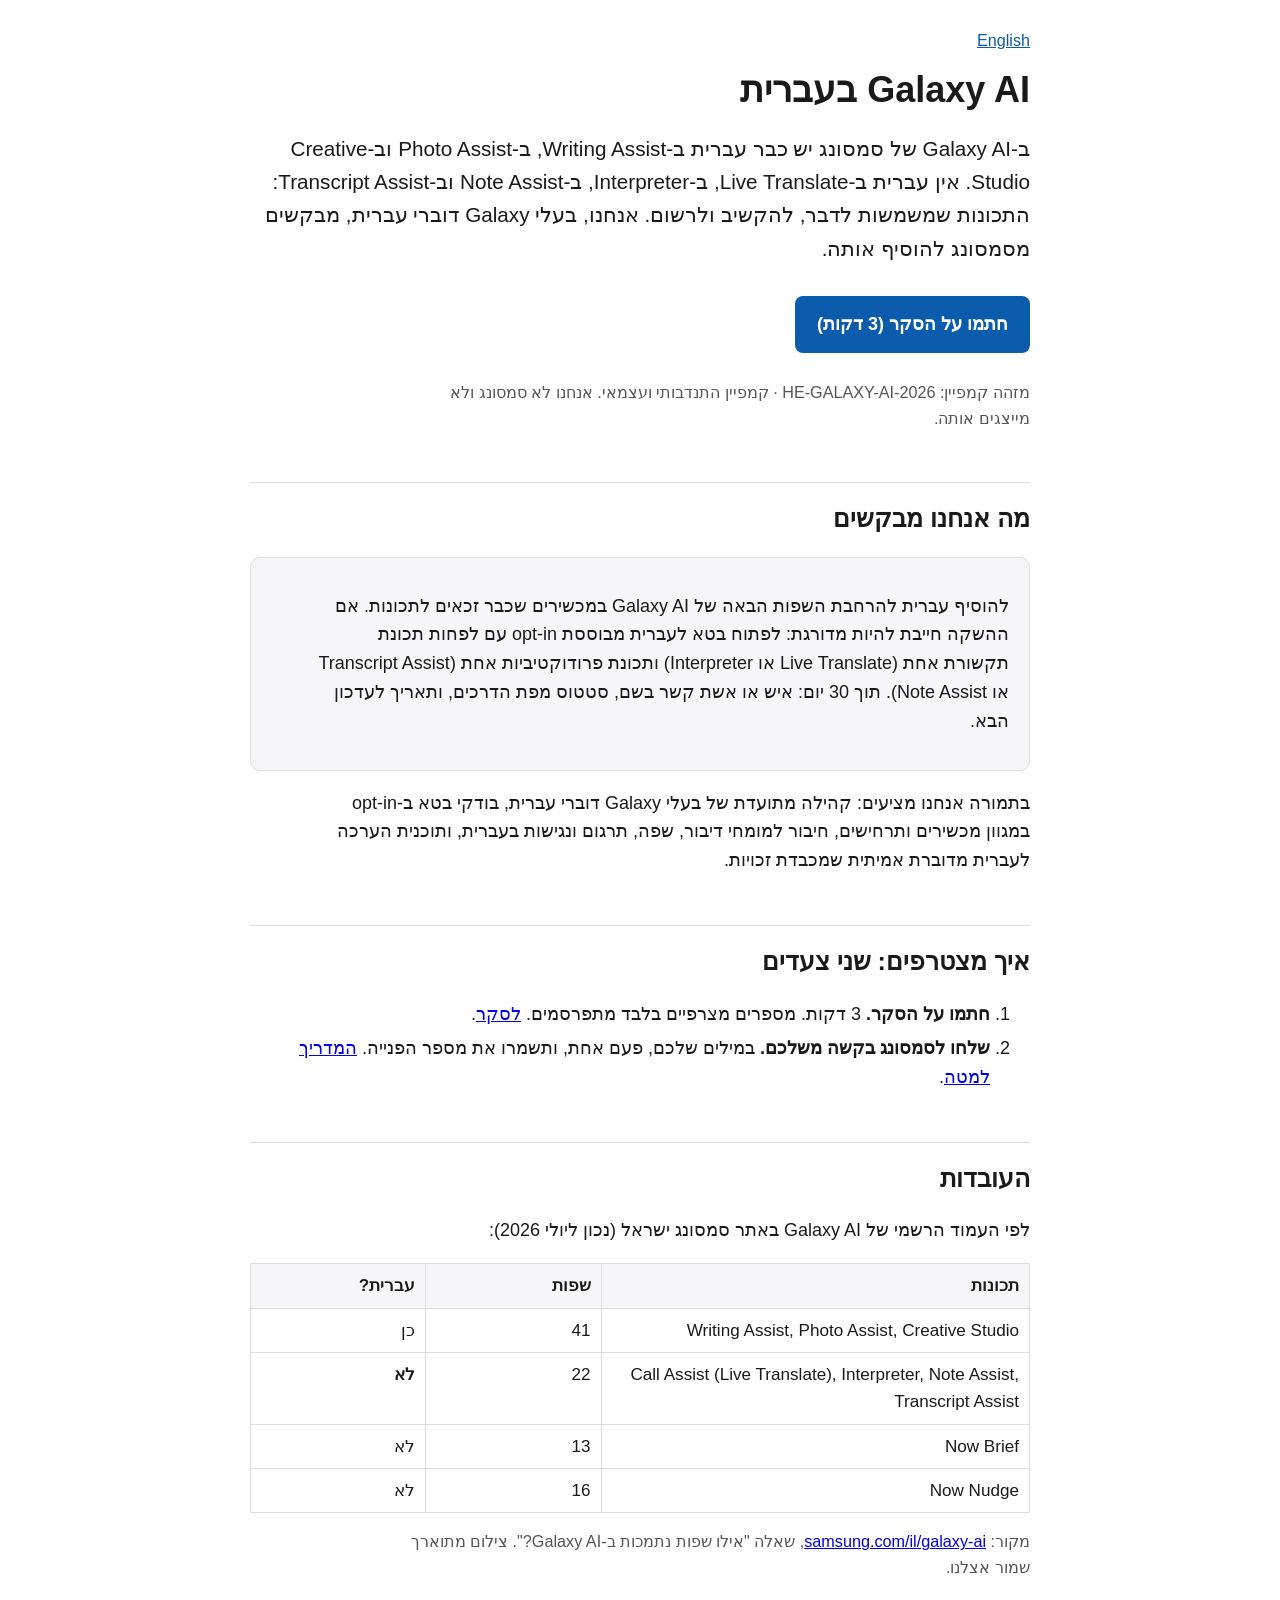
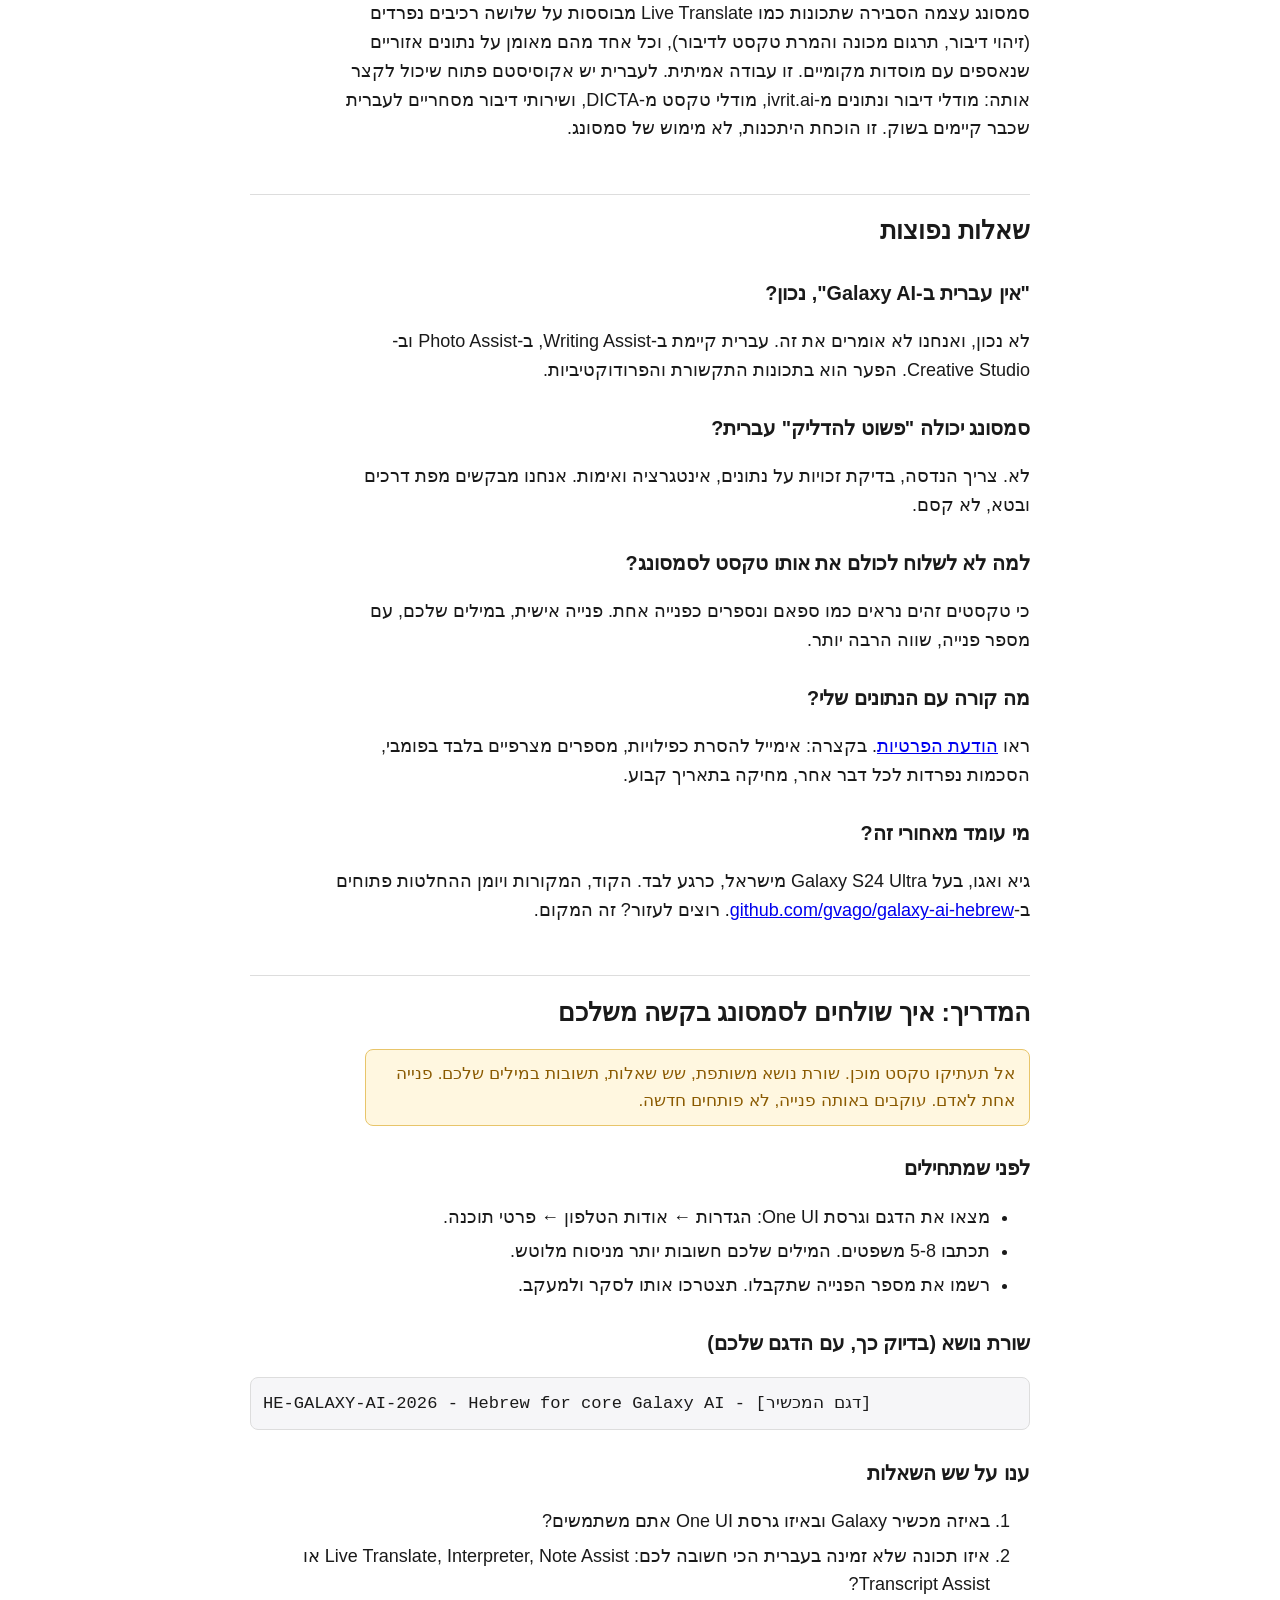
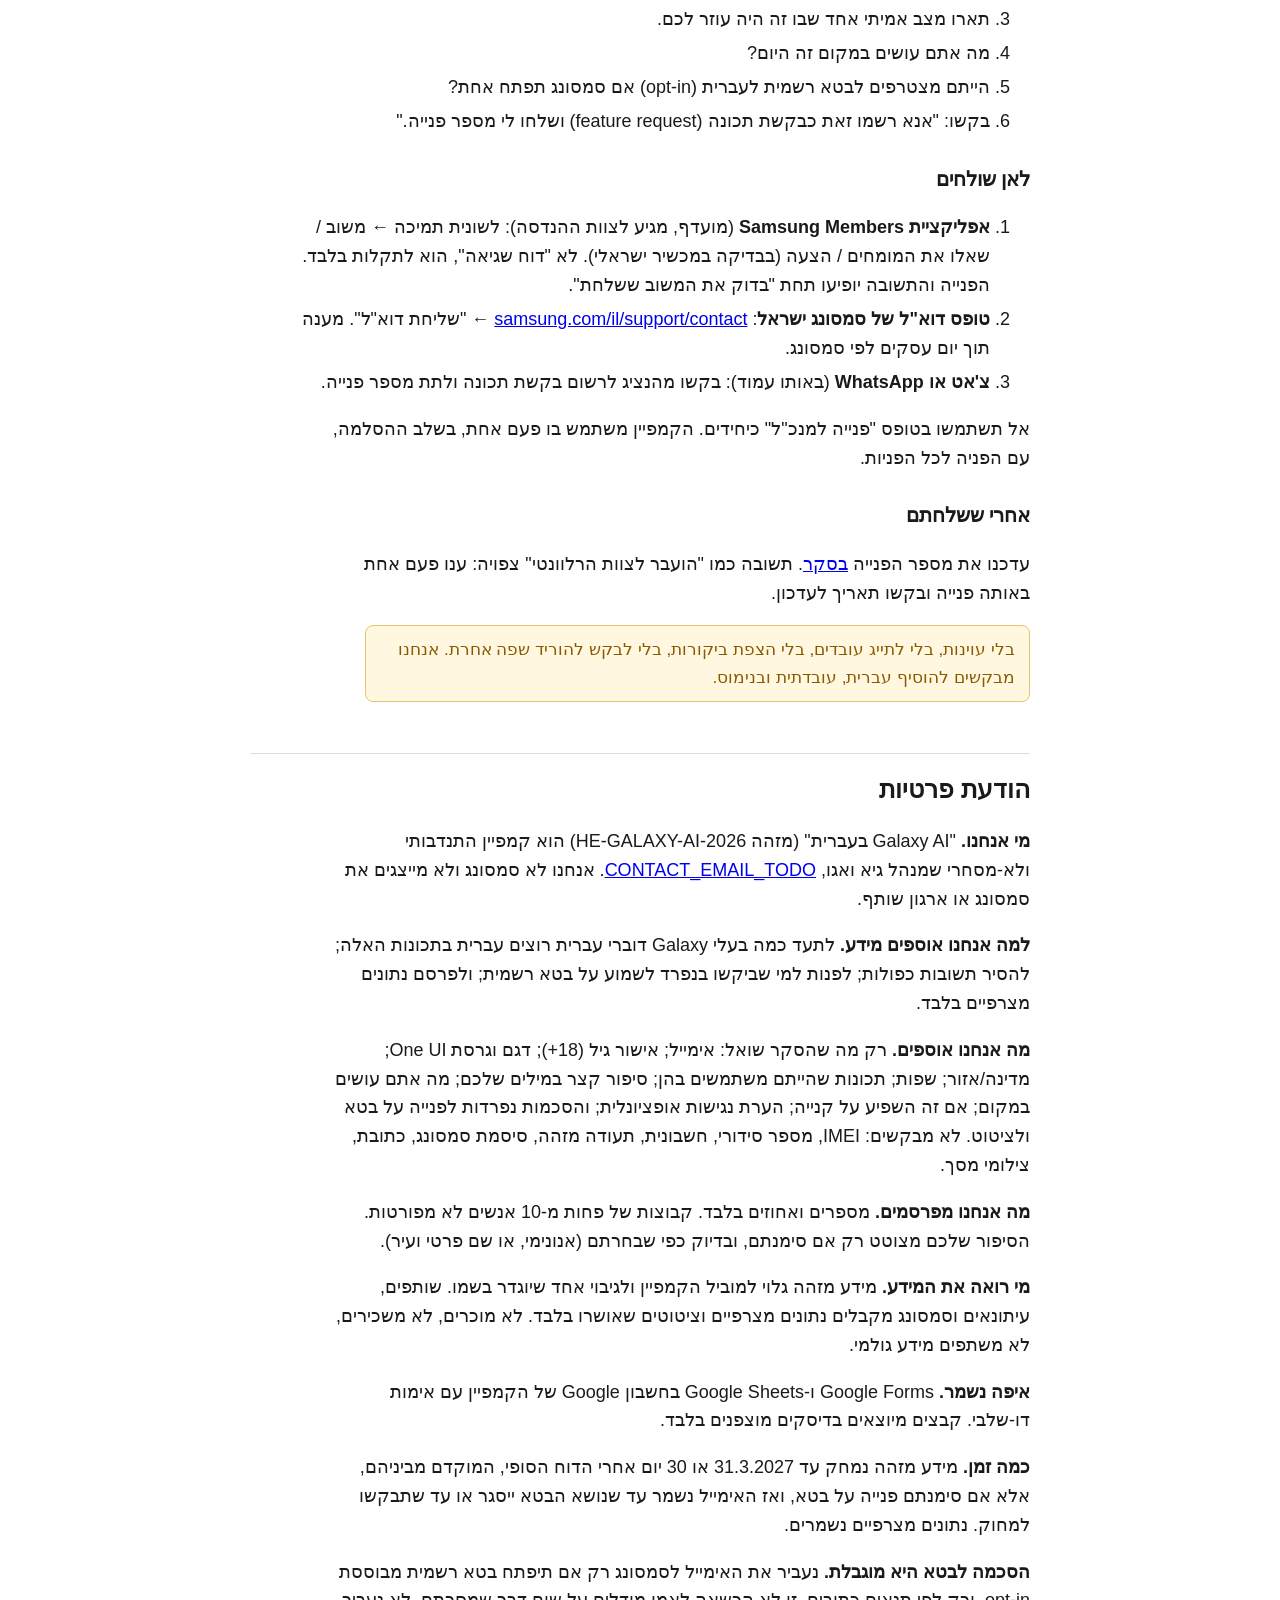
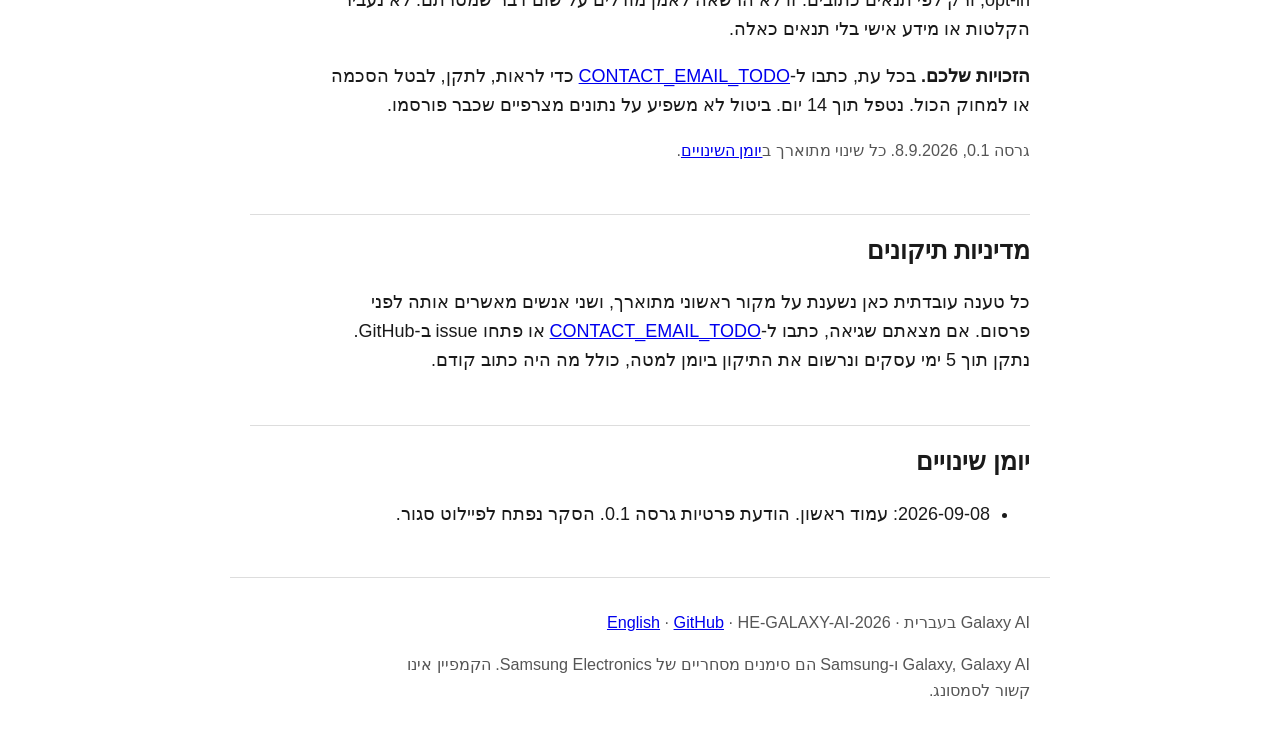
==== docs/index.html @ eac35a3d "Landing page (HE/EN): ask, facts, FAQ, feedback guide, privacy notice, corrections policy Static, no" ====
<!doctype html>
<html lang="he" dir="rtl">
<head>
<meta charset="utf-8">
<meta name="viewport" content="width=device-width,initial-scale=1">
<title>Galaxy AI בעברית: קמפיין להוספת עברית ל-Live Translate, Interpreter, Note Assist ו-Transcript Assist</title>
<meta name="description" content="עברית כבר קיימת בחלק מ-Galaxy AI, אבל לא בתכונות התקשורת והפרודוקטיביות. בעלי Galaxy דוברי עברית מבקשים מסמסונג מפת דרכים ובטא. הצטרפו.">
<link rel="alternate" hreflang="en" href="en.html">
<link rel="stylesheet" href="style.css">
</head>
<body>
<header>
  <div class="lang"><a href="en.html">English</a></div>
  <h1>Galaxy AI בעברית</h1>
  <p class="lead">ב-Galaxy AI של סמסונג יש כבר עברית ב-Writing Assist, ב-Photo Assist וב-Creative Studio. אין עברית ב-Live Translate, ב-Interpreter, ב-Note Assist וב-Transcript Assist: התכונות שמשמשות לדבר, להקשיב ולרשום. אנחנו, בעלי Galaxy דוברי עברית, מבקשים מסמסונג להוסיף אותה.</p>
  <a class="cta" href="https://docs.google.com/forms/d/e/1FAIpQLSexBl4Zqlekk7OboavHR5NT0N_XYD0Qi7pBk_a1gjPKCfKp6g/viewform">חתמו על הסקר (3 דקות)</a>
  <p class="small">מזהה קמפיין: <span class="ltr">HE-GALAXY-AI-2026</span> · קמפיין התנדבותי ועצמאי. אנחנו לא סמסונג ולא מייצגים אותה.</p>
</header>

<main>
<h2 id="ask">מה אנחנו מבקשים</h2>
<div class="card">
<p>להוסיף עברית להרחבת השפות הבאה של Galaxy AI במכשירים שכבר זכאים לתכונות. אם ההשקה חייבת להיות מדורגת: לפתוח בטא לעברית מבוססת opt-in עם לפחות תכונת תקשורת אחת (Live Translate או Interpreter) ותכונת פרודוקטיביות אחת (Transcript Assist או Note Assist). תוך 30 יום: איש או אשת קשר בשם, סטטוס מפת הדרכים, ותאריך לעדכון הבא.</p>
</div>
<p>בתמורה אנחנו מציעים: קהילה מתועדת של בעלי Galaxy דוברי עברית, בודקי בטא ב-opt-in במגוון מכשירים ותרחישים, חיבור למומחי דיבור, שפה, תרגום ונגישות בעברית, ותוכנית הערכה לעברית מדוברת אמיתית שמכבדת זכויות.</p>

<h2 id="how">איך מצטרפים: שני צעדים</h2>
<ol>
  <li><strong>חתמו על הסקר.</strong> 3 דקות. מספרים מצרפיים בלבד מתפרסמים. <a href="https://docs.google.com/forms/d/e/1FAIpQLSexBl4Zqlekk7OboavHR5NT0N_XYD0Qi7pBk_a1gjPKCfKp6g/viewform">לסקר</a>.</li>
  <li><strong>שלחו לסמסונג בקשה משלכם.</strong> במילים שלכם, פעם אחת, ותשמרו את מספר הפנייה. <a href="#guide">המדריך למטה</a>.</li>
</ol>

<h2 id="facts">העובדות</h2>
<p>לפי העמוד הרשמי של Galaxy AI באתר סמסונג ישראל (נכון ליולי 2026):</p>
<table>
<tr><th>תכונות</th><th>שפות</th><th>עברית?</th></tr>
<tr><td>Writing Assist, Photo Assist, Creative Studio</td><td>41</td><td>כן</td></tr>
<tr><td>Call Assist (Live Translate), Interpreter, Note Assist, Transcript Assist</td><td>22</td><td><strong>לא</strong></td></tr>
<tr><td>Now Brief</td><td>13</td><td>לא</td></tr>
<tr><td>Now Nudge</td><td>16</td><td>לא</td></tr>
</table>
<p class="small">מקור: <a class="ltr" href="https://www.samsung.com/il/galaxy-ai/">samsung.com/il/galaxy-ai</a>, שאלה "אילו שפות נתמכות ב-Galaxy AI?". צילום מתוארך שמור אצלנו.</p>
<p>סמסונג עצמה הסבירה שתכונות כמו Live Translate מבוססות על שלושה רכיבים נפרדים (זיהוי דיבור, תרגום מכונה והמרת טקסט לדיבור), וכל אחד מהם מאומן על נתונים אזוריים שנאספים עם מוסדות מקומיים. זו עבודה אמיתית. לעברית יש אקוסיסטם פתוח שיכול לקצר אותה: מודלי דיבור ונתונים מ-ivrit.ai, מודלי טקסט מ-DICTA, ושירותי דיבור מסחריים לעברית שכבר קיימים בשוק. זו הוכחת היתכנות, לא מימוש של סמסונג.</p>

<h2 id="faq">שאלות נפוצות</h2>
<h3>"אין עברית ב-Galaxy AI", נכון?</h3>
<p>לא נכון, ואנחנו לא אומרים את זה. עברית קיימת ב-Writing Assist, ב-Photo Assist וב-Creative Studio. הפער הוא בתכונות התקשורת והפרודוקטיביות.</p>
<h3>סמסונג יכולה "פשוט להדליק" עברית?</h3>
<p>לא. צריך הנדסה, בדיקת זכויות על נתונים, אינטגרציה ואימות. אנחנו מבקשים מפת דרכים ובטא, לא קסם.</p>
<h3>למה לא לשלוח לכולם את אותו טקסט לסמסונג?</h3>
<p>כי טקסטים זהים נראים כמו ספאם ונספרים כפנייה אחת. פנייה אישית, במילים שלכם, עם מספר פנייה, שווה הרבה יותר.</p>
<h3>מה קורה עם הנתונים שלי?</h3>
<p>ראו <a href="#privacy">הודעת הפרטיות</a>. בקצרה: אימייל להסרת כפילויות, מספרים מצרפיים בלבד בפומבי, הסכמות נפרדות לכל דבר אחר, מחיקה בתאריך קבוע.</p>
<h3>מי עומד מאחורי זה?</h3>
<p>גיא ואגו, בעל Galaxy S24 Ultra מישראל, כרגע לבד. הקוד, המקורות ויומן ההחלטות פתוחים ב-<a class="ltr" href="https://github.com/gvago/galaxy-ai-hebrew">github.com/gvago/galaxy-ai-hebrew</a>. רוצים לעזור? זה המקום.</p>

<h2 id="guide">המדריך: איך שולחים לסמסונג בקשה משלכם</h2>
<p class="note">אל תעתיקו טקסט מוכן. שורת נושא משותפת, שש שאלות, תשובות במילים שלכם. פנייה אחת לאדם. עוקבים באותה פנייה, לא פותחים חדשה.</p>
<h3>לפני שמתחילים</h3>
<ul>
  <li>מצאו את הדגם וגרסת One UI: הגדרות ← אודות הטלפון ← פרטי תוכנה.</li>
  <li>תכתבו 5-8 משפטים. המילים שלכם חשובות יותר מניסוח מלוטש.</li>
  <li>רשמו את מספר הפנייה שתקבלו. תצטרכו אותו לסקר ולמעקב.</li>
</ul>
<h3>שורת נושא (בדיוק כך, עם הדגם שלכם)</h3>
<pre>HE-GALAXY-AI-2026 - Hebrew for core Galaxy AI - [דגם המכשיר]</pre>
<h3>ענו על שש השאלות</h3>
<ol>
  <li>באיזה מכשיר Galaxy ובאיזו גרסת One UI אתם משתמשים?</li>
  <li>איזו תכונה שלא זמינה בעברית הכי חשובה לכם: Live Translate, Interpreter, Note Assist או Transcript Assist?</li>
  <li>תארו מצב אמיתי אחד שבו זה היה עוזר לכם.</li>
  <li>מה אתם עושים במקום זה היום?</li>
  <li>הייתם מצטרפים לבטא רשמית לעברית (opt-in) אם סמסונג תפתח אחת?</li>
  <li>בקשו: "אנא רשמו זאת כבקשת תכונה (feature request) ושלחו לי מספר פנייה."</li>
</ol>
<h3>לאן שולחים</h3>
<ol>
  <li><strong>אפליקציית Samsung Members</strong> (מועדף, מגיע לצוות ההנדסה): לשונית תמיכה ← <span id="members-menu">משוב / שאלו את המומחים / הצעה (בבדיקה במכשיר ישראלי)</span>. לא "דוח שגיאה", הוא לתקלות בלבד. הפנייה והתשובה יופיעו תחת "בדוק את המשוב ששלחת".</li>
  <li><strong>טופס דוא"ל של סמסונג ישראל</strong>: <a class="ltr" href="https://www.samsung.com/il/support/contact/">samsung.com/il/support/contact</a> ← "שליחת דוא"ל". מענה תוך יום עסקים לפי סמסונג.</li>
  <li><strong>צ'אט או WhatsApp</strong> (באותו עמוד): בקשו מהנציג לרשום בקשת תכונה ולתת מספר פנייה.</li>
</ol>
<p>אל תשתמשו בטופס "פנייה למנכ"ל" כיחידים. הקמפיין משתמש בו פעם אחת, בשלב ההסלמה, עם הפניה לכל הפניות.</p>
<h3>אחרי ששלחתם</h3>
<p>עדכנו את מספר הפנייה <a href="https://docs.google.com/forms/d/e/1FAIpQLSexBl4Zqlekk7OboavHR5NT0N_XYD0Qi7pBk_a1gjPKCfKp6g/viewform">בסקר</a>. תשובה כמו "הועבר לצוות הרלוונטי" צפויה: ענו פעם אחת באותה פנייה ובקשו תאריך לעדכון.</p>
<p class="note">בלי עוינות, בלי לתייג עובדים, בלי הצפת ביקורות, בלי לבקש להוריד שפה אחרת. אנחנו מבקשים להוסיף עברית, עובדתית ובנימוס.</p>

<h2 id="privacy">הודעת פרטיות</h2>
<p><strong>מי אנחנו.</strong> "Galaxy AI בעברית" (מזהה <span class="ltr">HE-GALAXY-AI-2026</span>) הוא קמפיין התנדבותי ולא-מסחרי שמנהל גיא ואגו, <a class="ltr" href="mailto:CONTACT_EMAIL_TODO">CONTACT_EMAIL_TODO</a>. אנחנו לא סמסונג ולא מייצגים את סמסונג או ארגון שותף.</p>
<p><strong>למה אנחנו אוספים מידע.</strong> לתעד כמה בעלי Galaxy דוברי עברית רוצים עברית בתכונות האלה; להסיר תשובות כפולות; לפנות למי שביקשו בנפרד לשמוע על בטא רשמית; ולפרסם נתונים מצרפיים בלבד.</p>
<p><strong>מה אנחנו אוספים.</strong> רק מה שהסקר שואל: אימייל; אישור גיל (18+); דגם וגרסת One UI; מדינה/אזור; שפות; תכונות שהייתם משתמשים בהן; סיפור קצר במילים שלכם; מה אתם עושים במקום; אם זה השפיע על קנייה; הערת נגישות אופציונלית; והסכמות נפרדות לפנייה על בטא ולציטוט. לא מבקשים: IMEI, מספר סידורי, חשבונית, תעודה מזהה, סיסמת סמסונג, כתובת, צילומי מסך.</p>
<p><strong>מה אנחנו מפרסמים.</strong> מספרים ואחוזים בלבד. קבוצות של פחות מ-10 אנשים לא מפורטות. הסיפור שלכם מצוטט רק אם סימנתם, ובדיוק כפי שבחרתם (אנונימי, או שם פרטי ועיר).</p>
<p><strong>מי רואה את המידע.</strong> מידע מזהה גלוי למוביל הקמפיין ולגיבוי אחד שיוגדר בשמו. שותפים, עיתונאים וסמסונג מקבלים נתונים מצרפיים וציטוטים שאושרו בלבד. לא מוכרים, לא משכירים, לא משתפים מידע גולמי.</p>
<p><strong>איפה נשמר.</strong> Google Forms ו-Google Sheets בחשבון Google של הקמפיין עם אימות דו-שלבי. קבצים מיוצאים בדיסקים מוצפנים בלבד.</p>
<p><strong>כמה זמן.</strong> מידע מזהה נמחק עד 31.3.2027 או 30 יום אחרי הדוח הסופי, המוקדם מביניהם, אלא אם סימנתם פנייה על בטא, ואז האימייל נשמר עד שנושא הבטא ייסגר או עד שתבקשו למחוק. נתונים מצרפיים נשמרים.</p>
<p><strong>הסכמה לבטא היא מוגבלת.</strong> נעביר את האימייל לסמסונג רק אם תיפתח בטא רשמית מבוססת opt-in, ורק לפי תנאים כתובים. זו לא הרשאה לאמן מודלים על שום דבר שמסרתם. לא נעביר הקלטות או מידע אישי בלי תנאים כאלה.</p>
<p><strong>הזכויות שלכם.</strong> בכל עת, כתבו ל-<a class="ltr" href="mailto:CONTACT_EMAIL_TODO">CONTACT_EMAIL_TODO</a> כדי לראות, לתקן, לבטל הסכמה או למחוק הכול. נטפל תוך 14 יום. ביטול לא משפיע על נתונים מצרפיים שכבר פורסמו.</p>
<p class="small">גרסה 0.1, 8.9.2026. כל שינוי מתוארך ב<a href="#changelog">יומן השינויים</a>.</p>

<h2 id="corrections">מדיניות תיקונים</h2>
<p>כל טענה עובדתית כאן נשענת על מקור ראשוני מתוארך, ושני אנשים מאשרים אותה לפני פרסום. אם מצאתם שגיאה, כתבו ל-<a class="ltr" href="mailto:CONTACT_EMAIL_TODO">CONTACT_EMAIL_TODO</a> או פתחו issue ב-GitHub. נתקן תוך 5 ימי עסקים ונרשום את התיקון ביומן למטה, כולל מה היה כתוב קודם.</p>

<h2 id="changelog">יומן שינויים</h2>
<ul>
  <li><span class="ltr">2026-09-08</span>: עמוד ראשון. הודעת פרטיות גרסה 0.1. הסקר נפתח לפיילוט סגור.</li>
</ul>
</main>

<footer>
  <p>Galaxy AI בעברית · <span class="ltr">HE-GALAXY-AI-2026</span> · <a class="ltr" href="https://github.com/gvago/galaxy-ai-hebrew">GitHub</a> · <a href="en.html">English</a></p>
  <p>Galaxy, Galaxy AI ו-Samsung הם סימנים מסחריים של Samsung Electronics. הקמפיין אינו קשור לסמסונג.</p>
</footer>
</body>
</html>
---- docs/style.css ----
:root{--ink:#1a1a1a;--muted:#555;--bg:#fff;--card:#f6f6f8;--line:#ddd;--accent:#0b5cad;--warn:#8a5a00;--warnbg:#fff7e0}
*{box-sizing:border-box}
html{font-size:18px}
body{margin:0;font-family:Heebo,Assistant,-apple-system,Segoe UI,Arial,sans-serif;color:var(--ink);background:var(--bg);line-height:1.6}
header,main,footer{max-width:820px;margin:0 auto;padding:0 20px}
header{padding-top:28px}
.lang{font-size:.9rem}
.lang a{color:var(--accent)}
h1{font-size:2rem;line-height:1.2;margin:.4em 0 .2em;overflow-wrap:anywhere}
h2{font-size:1.4rem;margin:2em 0 .4em;padding-top:.6em;border-top:1px solid var(--line)}
h3{font-size:1.1rem;margin:1.4em 0 .3em}
p,li{max-width:70ch}
.lead{font-size:1.15rem}
.cta{display:inline-block;background:var(--accent);color:#fff;text-decoration:none;font-weight:700;padding:14px 22px;border-radius:8px;margin:.6em 0}
.cta:focus,.cta:hover{outline:3px solid #7fb3ff;outline-offset:2px}
.card{background:var(--card);border:1px solid var(--line);border-radius:10px;padding:16px 20px;margin:1em 0}
.note{background:var(--warnbg);border:1px solid #e8c56a;color:var(--warn);border-radius:8px;padding:10px 14px;font-size:.95rem}
.ltr{direction:ltr;unicode-bidi:isolate;display:inline-block;text-align:left}
pre{direction:ltr;text-align:left;background:var(--card);border:1px solid var(--line);border-radius:8px;padding:12px;overflow-x:auto;font-size:.95rem}
table{border-collapse:collapse;width:100%;font-size:.95rem;table-layout:fixed}
td:first-child,th:first-child{width:55%}
td,th{overflow-wrap:anywhere}
th,td{border:1px solid var(--line);padding:8px 10px;vertical-align:top;text-align:start}
th{background:var(--card)}
small,.small{font-size:.9rem;color:var(--muted)}
footer{margin:3em auto 2em;padding-top:1em;border-top:1px solid var(--line);font-size:.9rem;color:var(--muted)}
ol li,ul li{margin:.3em 0}
@media (max-width:640px){html{font-size:17px}h1{font-size:1.6rem}h2{font-size:1.25rem}.cta{display:block;text-align:center}table{font-size:.85rem}th,td{padding:6px}}
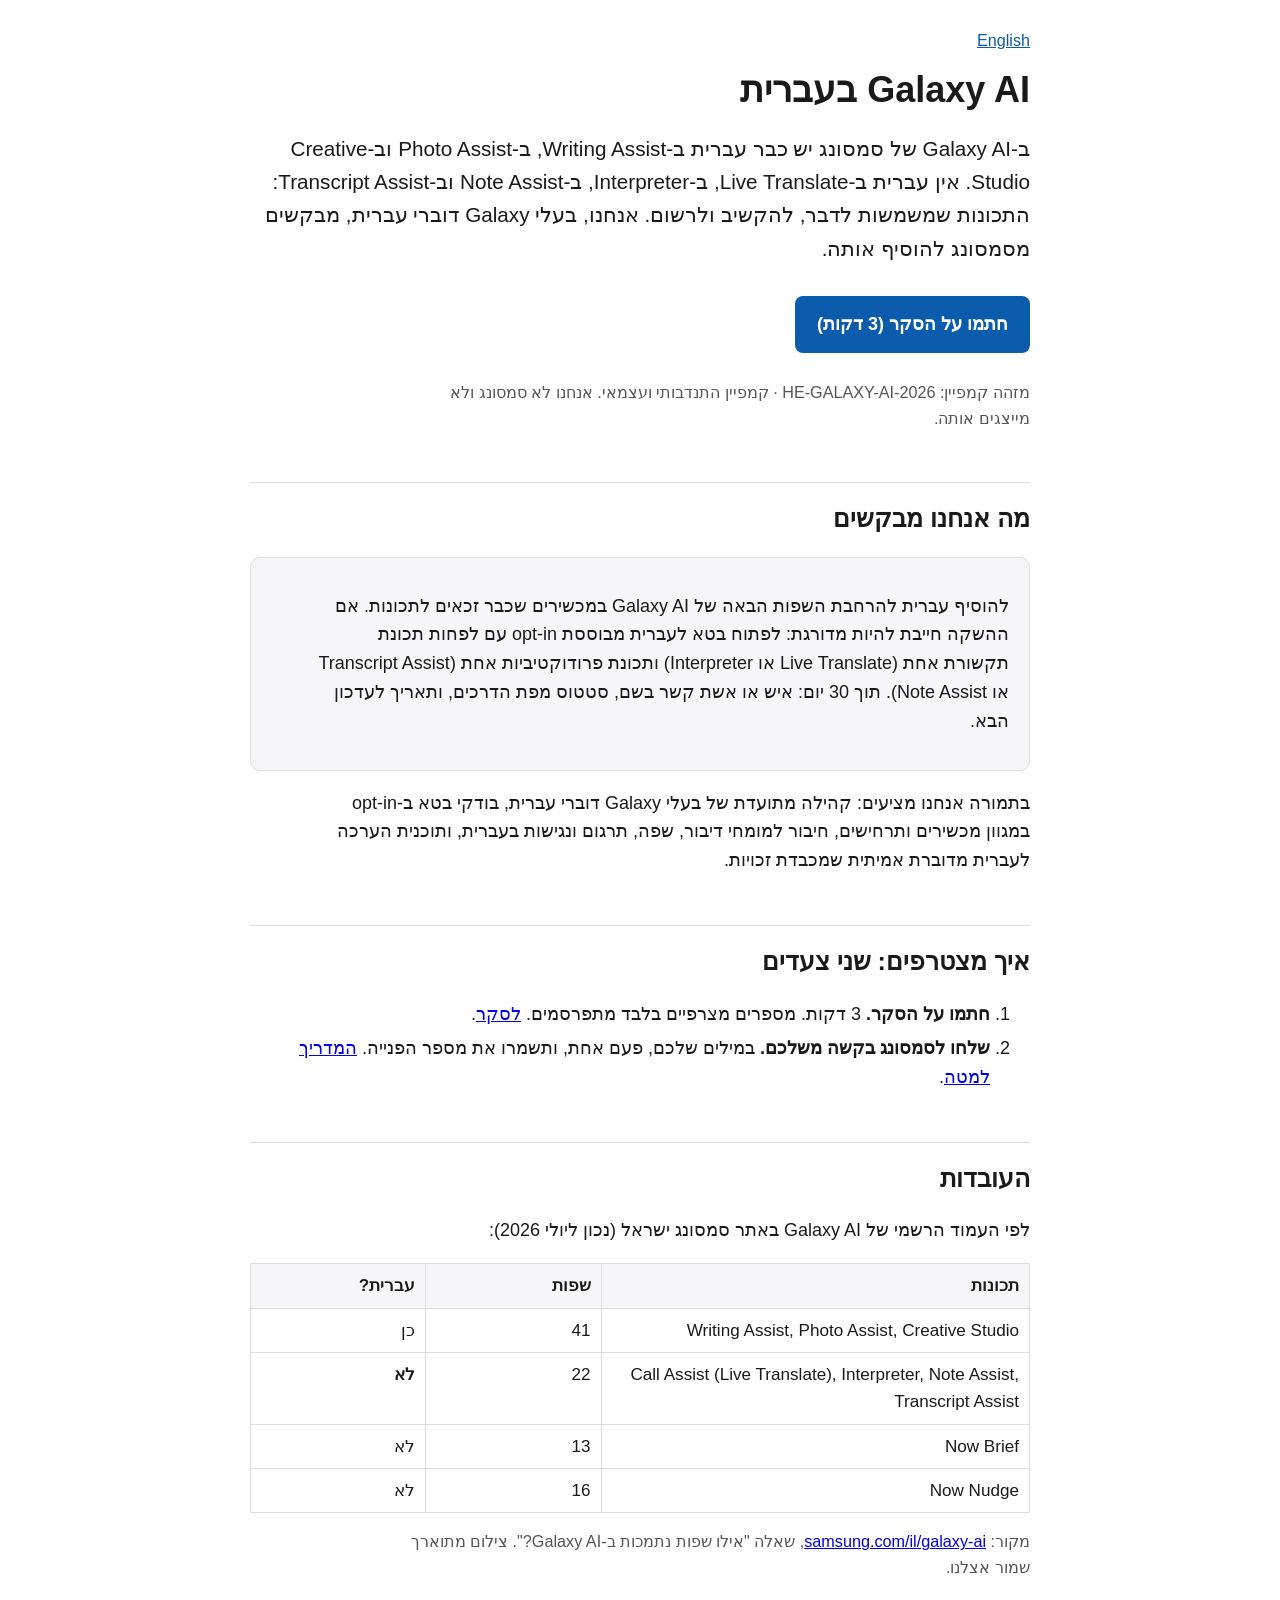
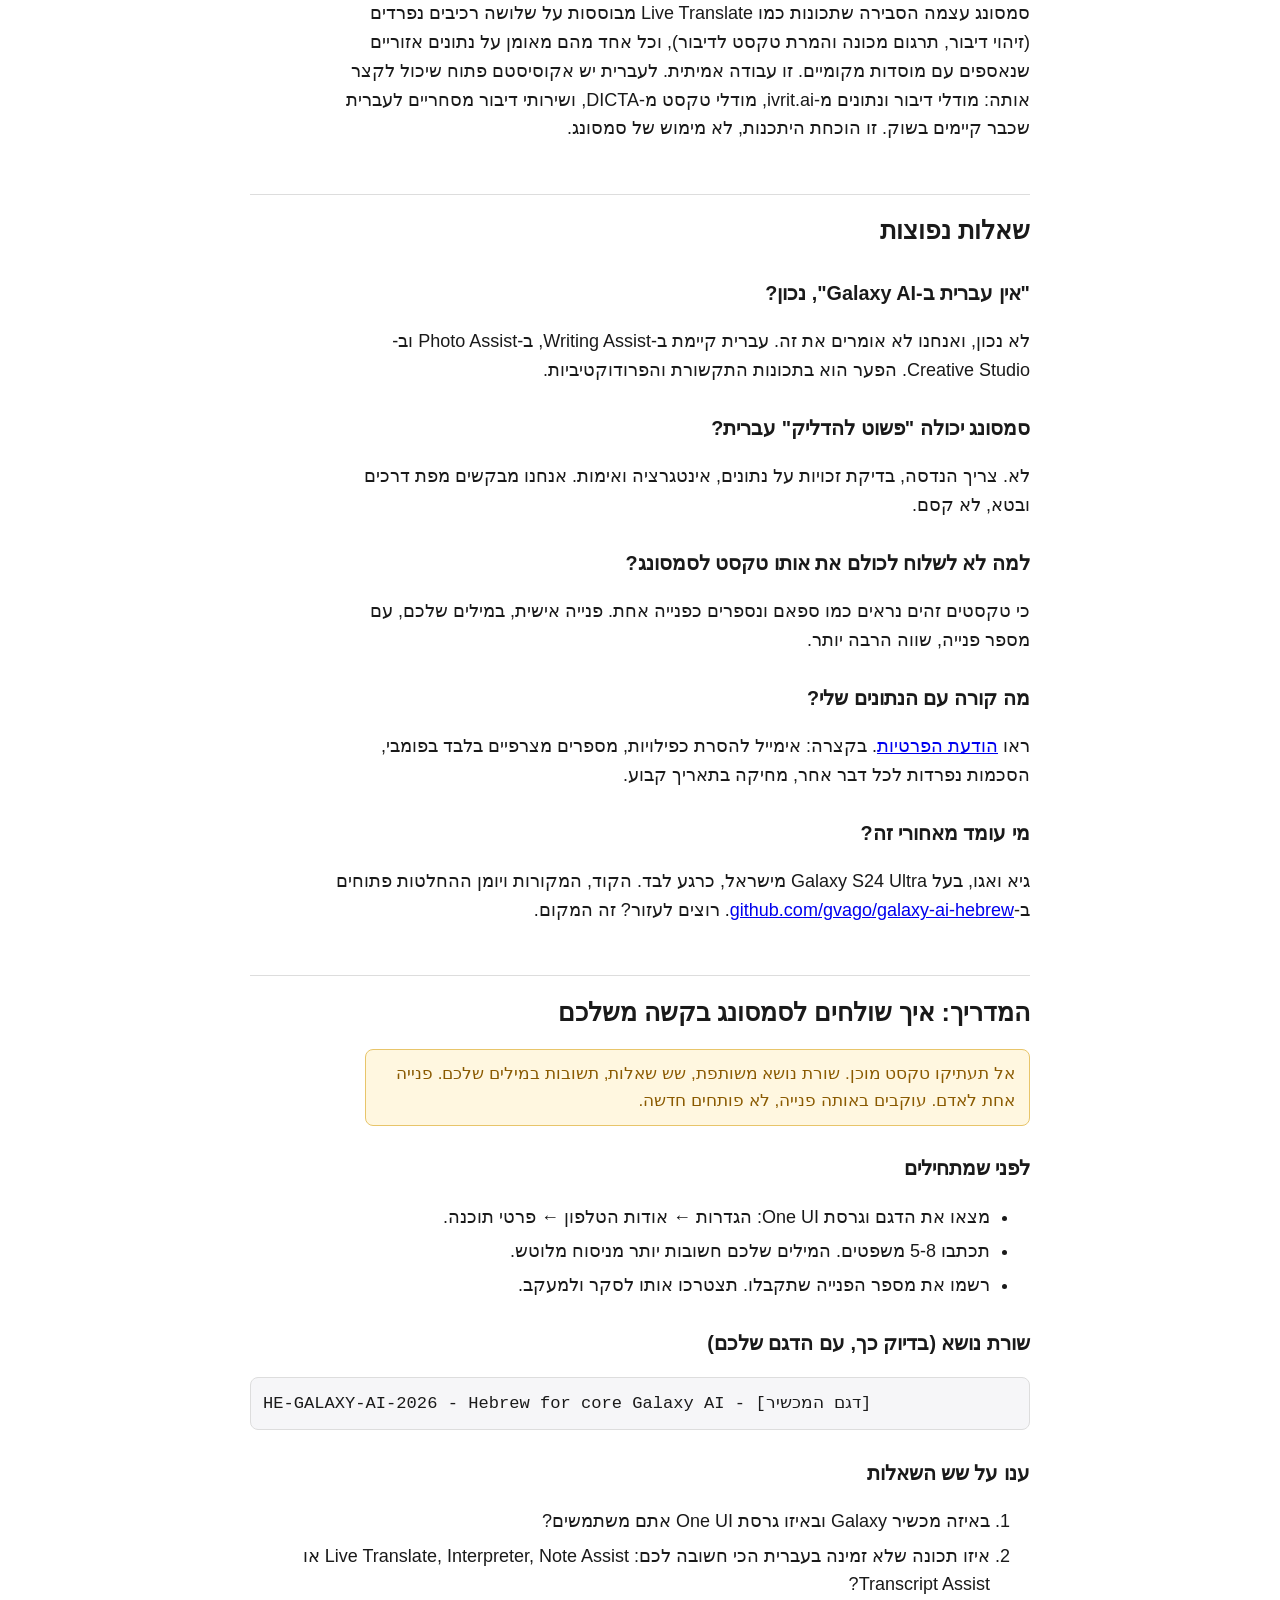
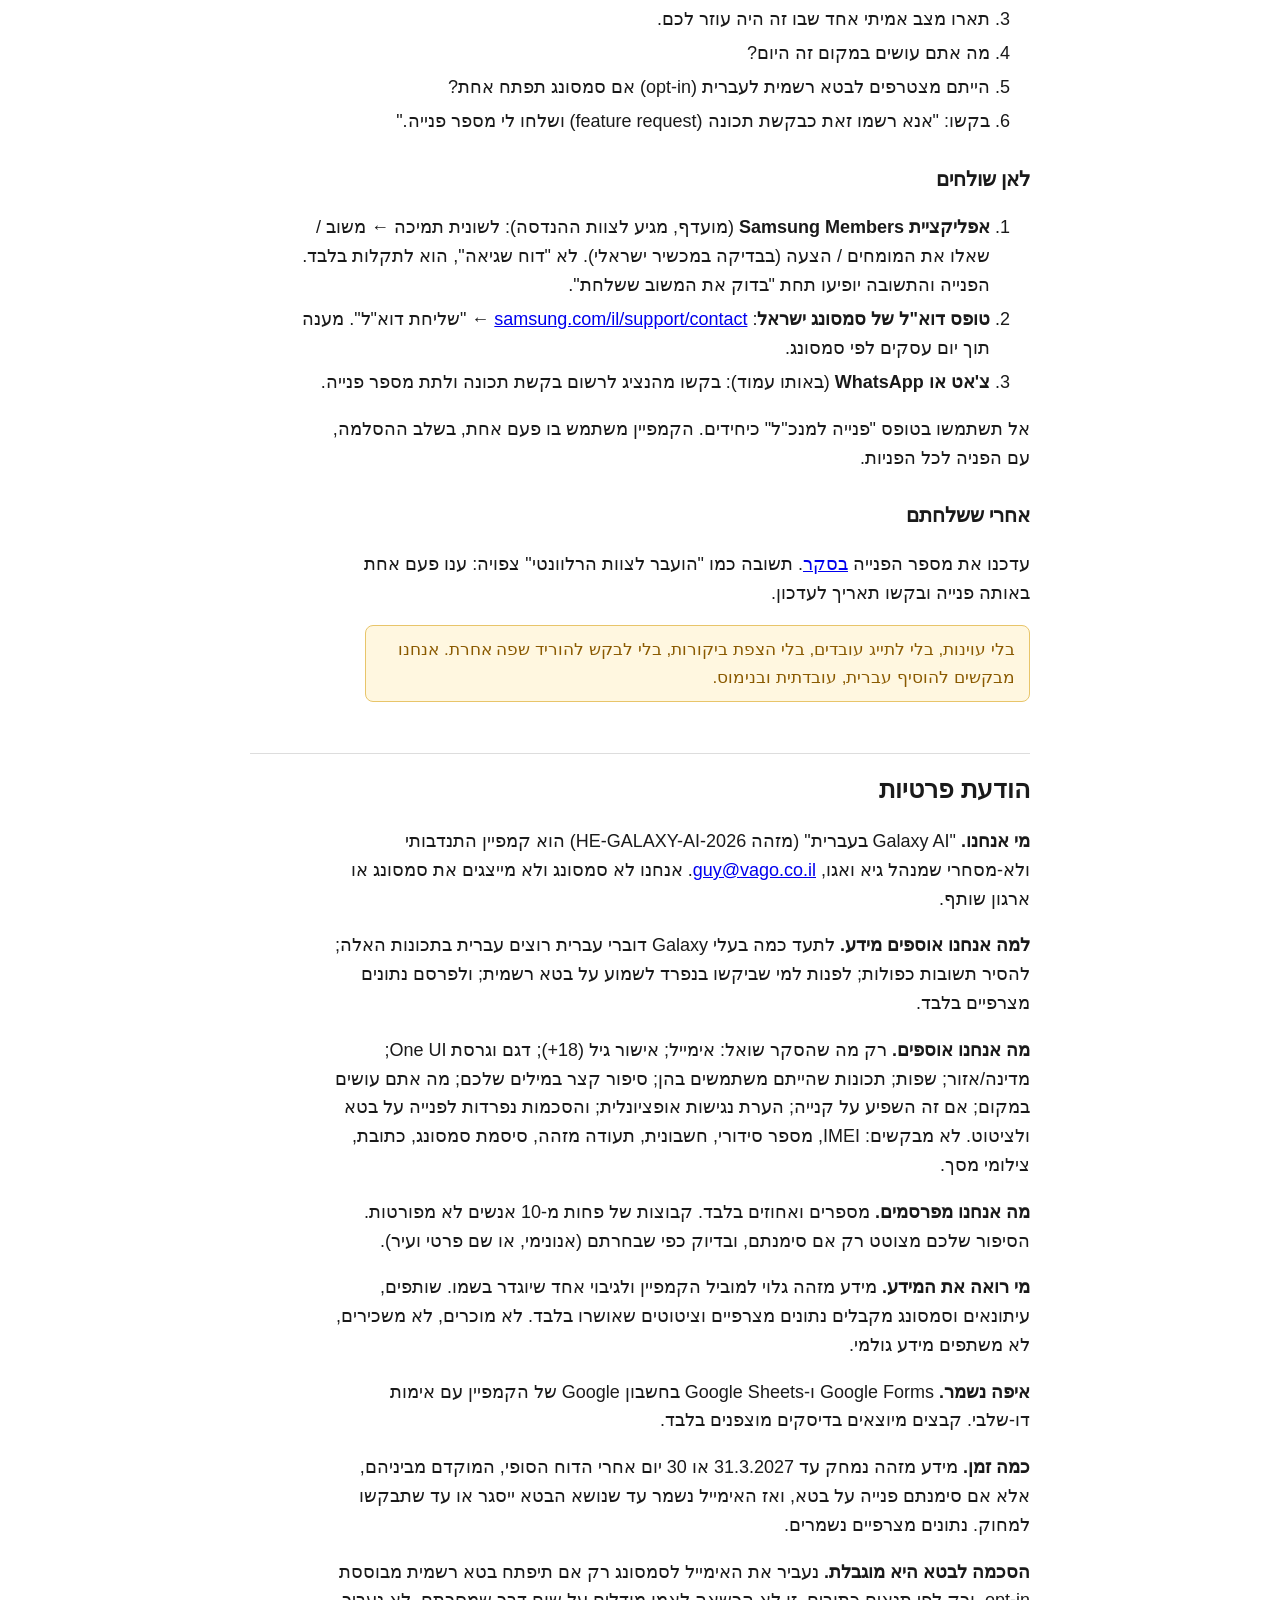
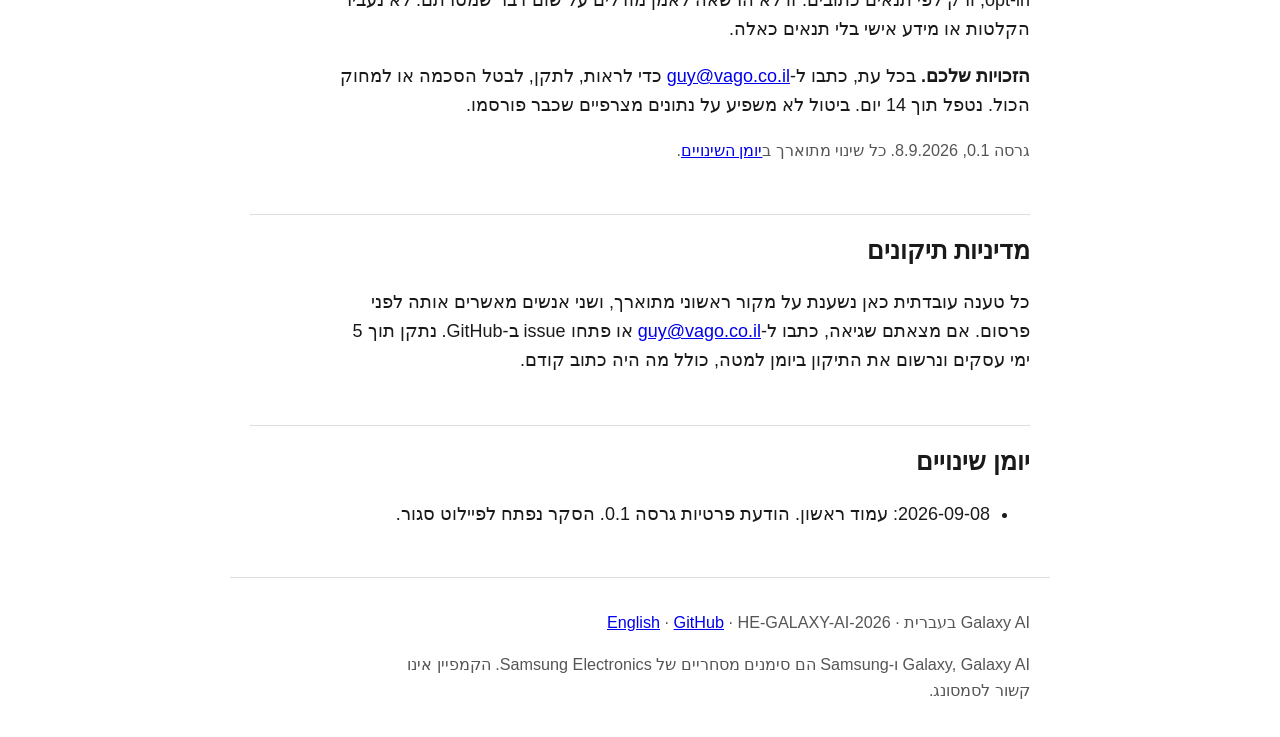
==== commit 61cd1860: "Contact email: guy@vago.co.il" ====
--- a/docs/index.html
+++ b/docs/index.html
@@ -85,7 +85,7 @@
 <p class="note">בלי עוינות, בלי לתייג עובדים, בלי הצפת ביקורות, בלי לבקש להוריד שפה אחרת. אנחנו מבקשים להוסיף עברית, עובדתית ובנימוס.</p>
 
 <h2 id="privacy">הודעת פרטיות</h2>
-<p><strong>מי אנחנו.</strong> "Galaxy AI בעברית" (מזהה <span class="ltr">HE-GALAXY-AI-2026</span>) הוא קמפיין התנדבותי ולא-מסחרי שמנהל גיא ואגו, <a class="ltr" href="mailto:CONTACT_EMAIL_TODO">CONTACT_EMAIL_TODO</a>. אנחנו לא סמסונג ולא מייצגים את סמסונג או ארגון שותף.</p>
+<p><strong>מי אנחנו.</strong> "Galaxy AI בעברית" (מזהה <span class="ltr">HE-GALAXY-AI-2026</span>) הוא קמפיין התנדבותי ולא-מסחרי שמנהל גיא ואגו, <a class="ltr" href="mailto:guy@vago.co.il">guy@vago.co.il</a>. אנחנו לא סמסונג ולא מייצגים את סמסונג או ארגון שותף.</p>
 <p><strong>למה אנחנו אוספים מידע.</strong> לתעד כמה בעלי Galaxy דוברי עברית רוצים עברית בתכונות האלה; להסיר תשובות כפולות; לפנות למי שביקשו בנפרד לשמוע על בטא רשמית; ולפרסם נתונים מצרפיים בלבד.</p>
 <p><strong>מה אנחנו אוספים.</strong> רק מה שהסקר שואל: אימייל; אישור גיל (18+); דגם וגרסת One UI; מדינה/אזור; שפות; תכונות שהייתם משתמשים בהן; סיפור קצר במילים שלכם; מה אתם עושים במקום; אם זה השפיע על קנייה; הערת נגישות אופציונלית; והסכמות נפרדות לפנייה על בטא ולציטוט. לא מבקשים: IMEI, מספר סידורי, חשבונית, תעודה מזהה, סיסמת סמסונג, כתובת, צילומי מסך.</p>
 <p><strong>מה אנחנו מפרסמים.</strong> מספרים ואחוזים בלבד. קבוצות של פחות מ-10 אנשים לא מפורטות. הסיפור שלכם מצוטט רק אם סימנתם, ובדיוק כפי שבחרתם (אנונימי, או שם פרטי ועיר).</p>
@@ -93,11 +93,11 @@
 <p><strong>איפה נשמר.</strong> Google Forms ו-Google Sheets בחשבון Google של הקמפיין עם אימות דו-שלבי. קבצים מיוצאים בדיסקים מוצפנים בלבד.</p>
 <p><strong>כמה זמן.</strong> מידע מזהה נמחק עד 31.3.2027 או 30 יום אחרי הדוח הסופי, המוקדם מביניהם, אלא אם סימנתם פנייה על בטא, ואז האימייל נשמר עד שנושא הבטא ייסגר או עד שתבקשו למחוק. נתונים מצרפיים נשמרים.</p>
 <p><strong>הסכמה לבטא היא מוגבלת.</strong> נעביר את האימייל לסמסונג רק אם תיפתח בטא רשמית מבוססת opt-in, ורק לפי תנאים כתובים. זו לא הרשאה לאמן מודלים על שום דבר שמסרתם. לא נעביר הקלטות או מידע אישי בלי תנאים כאלה.</p>
-<p><strong>הזכויות שלכם.</strong> בכל עת, כתבו ל-<a class="ltr" href="mailto:CONTACT_EMAIL_TODO">CONTACT_EMAIL_TODO</a> כדי לראות, לתקן, לבטל הסכמה או למחוק הכול. נטפל תוך 14 יום. ביטול לא משפיע על נתונים מצרפיים שכבר פורסמו.</p>
+<p><strong>הזכויות שלכם.</strong> בכל עת, כתבו ל-<a class="ltr" href="mailto:guy@vago.co.il">guy@vago.co.il</a> כדי לראות, לתקן, לבטל הסכמה או למחוק הכול. נטפל תוך 14 יום. ביטול לא משפיע על נתונים מצרפיים שכבר פורסמו.</p>
 <p class="small">גרסה 0.1, 8.9.2026. כל שינוי מתוארך ב<a href="#changelog">יומן השינויים</a>.</p>
 
 <h2 id="corrections">מדיניות תיקונים</h2>
-<p>כל טענה עובדתית כאן נשענת על מקור ראשוני מתוארך, ושני אנשים מאשרים אותה לפני פרסום. אם מצאתם שגיאה, כתבו ל-<a class="ltr" href="mailto:CONTACT_EMAIL_TODO">CONTACT_EMAIL_TODO</a> או פתחו issue ב-GitHub. נתקן תוך 5 ימי עסקים ונרשום את התיקון ביומן למטה, כולל מה היה כתוב קודם.</p>
+<p>כל טענה עובדתית כאן נשענת על מקור ראשוני מתוארך, ושני אנשים מאשרים אותה לפני פרסום. אם מצאתם שגיאה, כתבו ל-<a class="ltr" href="mailto:guy@vago.co.il">guy@vago.co.il</a> או פתחו issue ב-GitHub. נתקן תוך 5 ימי עסקים ונרשום את התיקון ביומן למטה, כולל מה היה כתוב קודם.</p>
 
 <h2 id="changelog">יומן שינויים</h2>
 <ul>
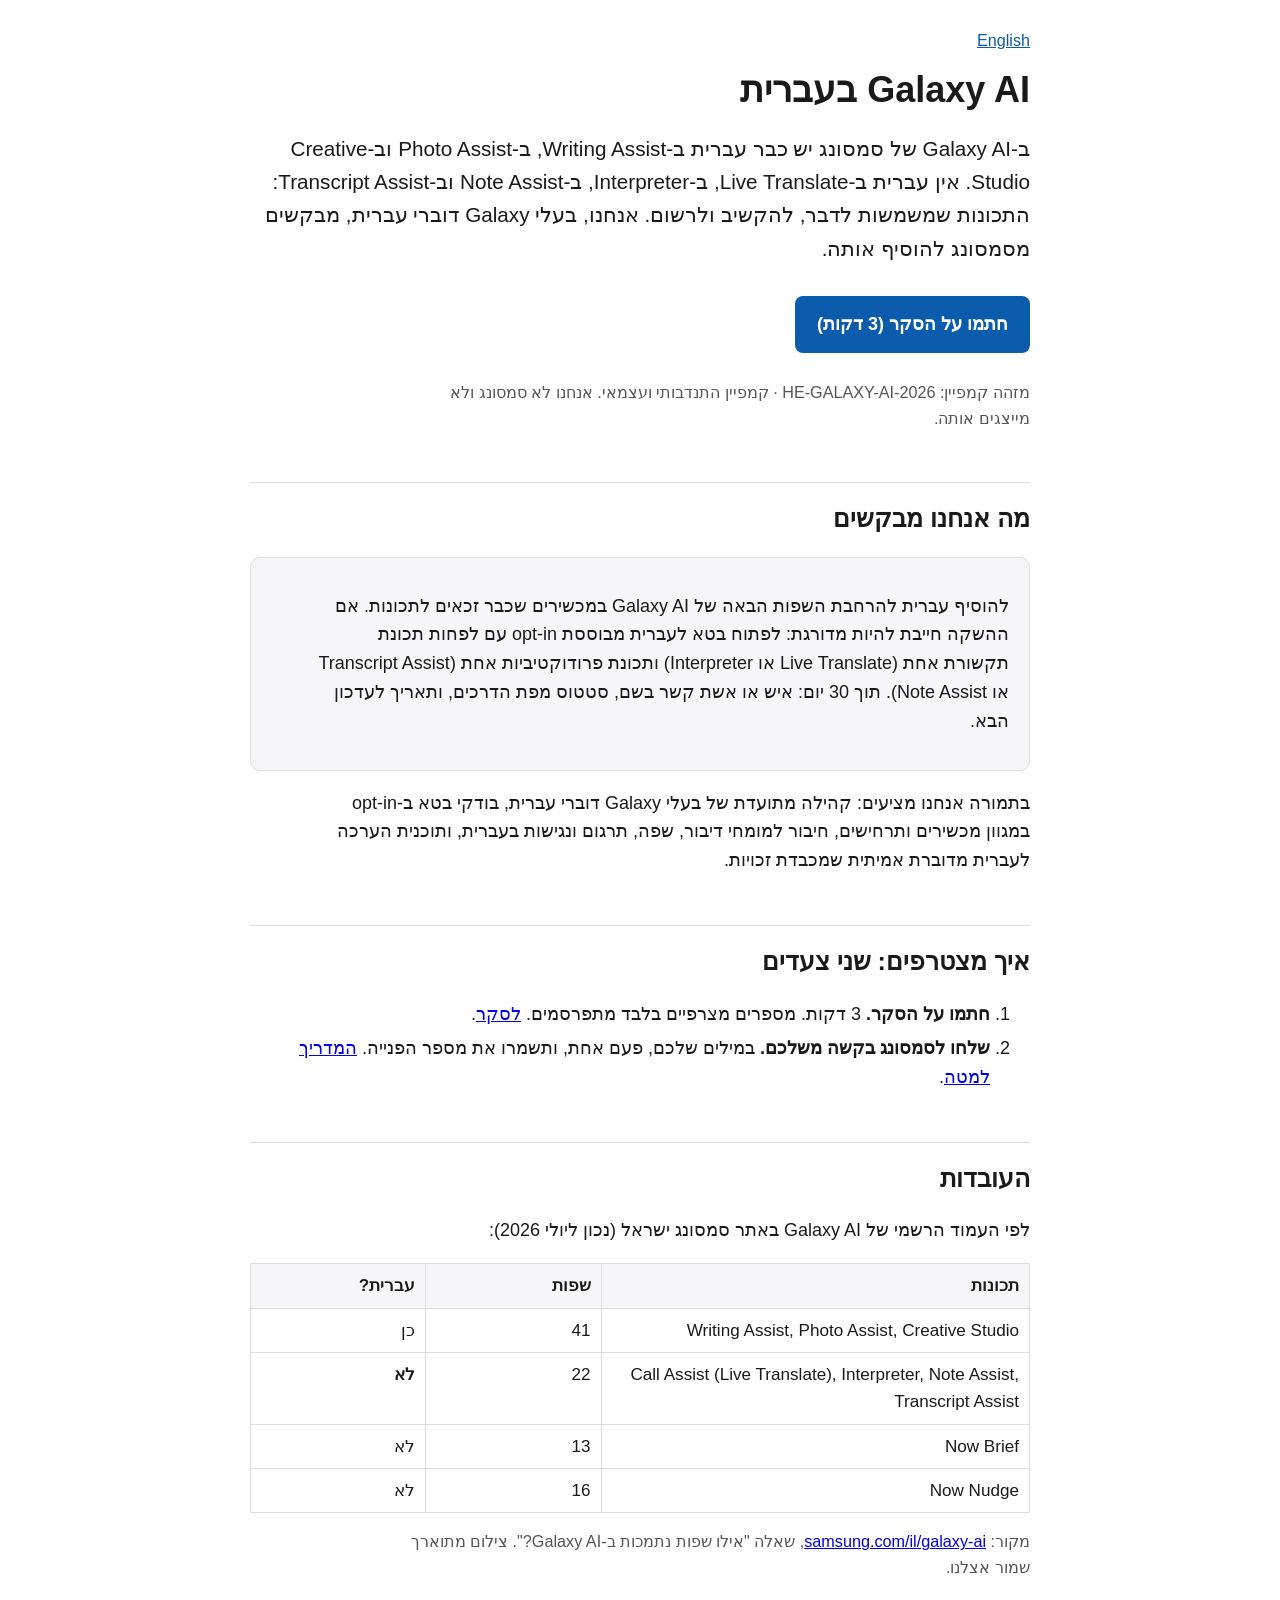
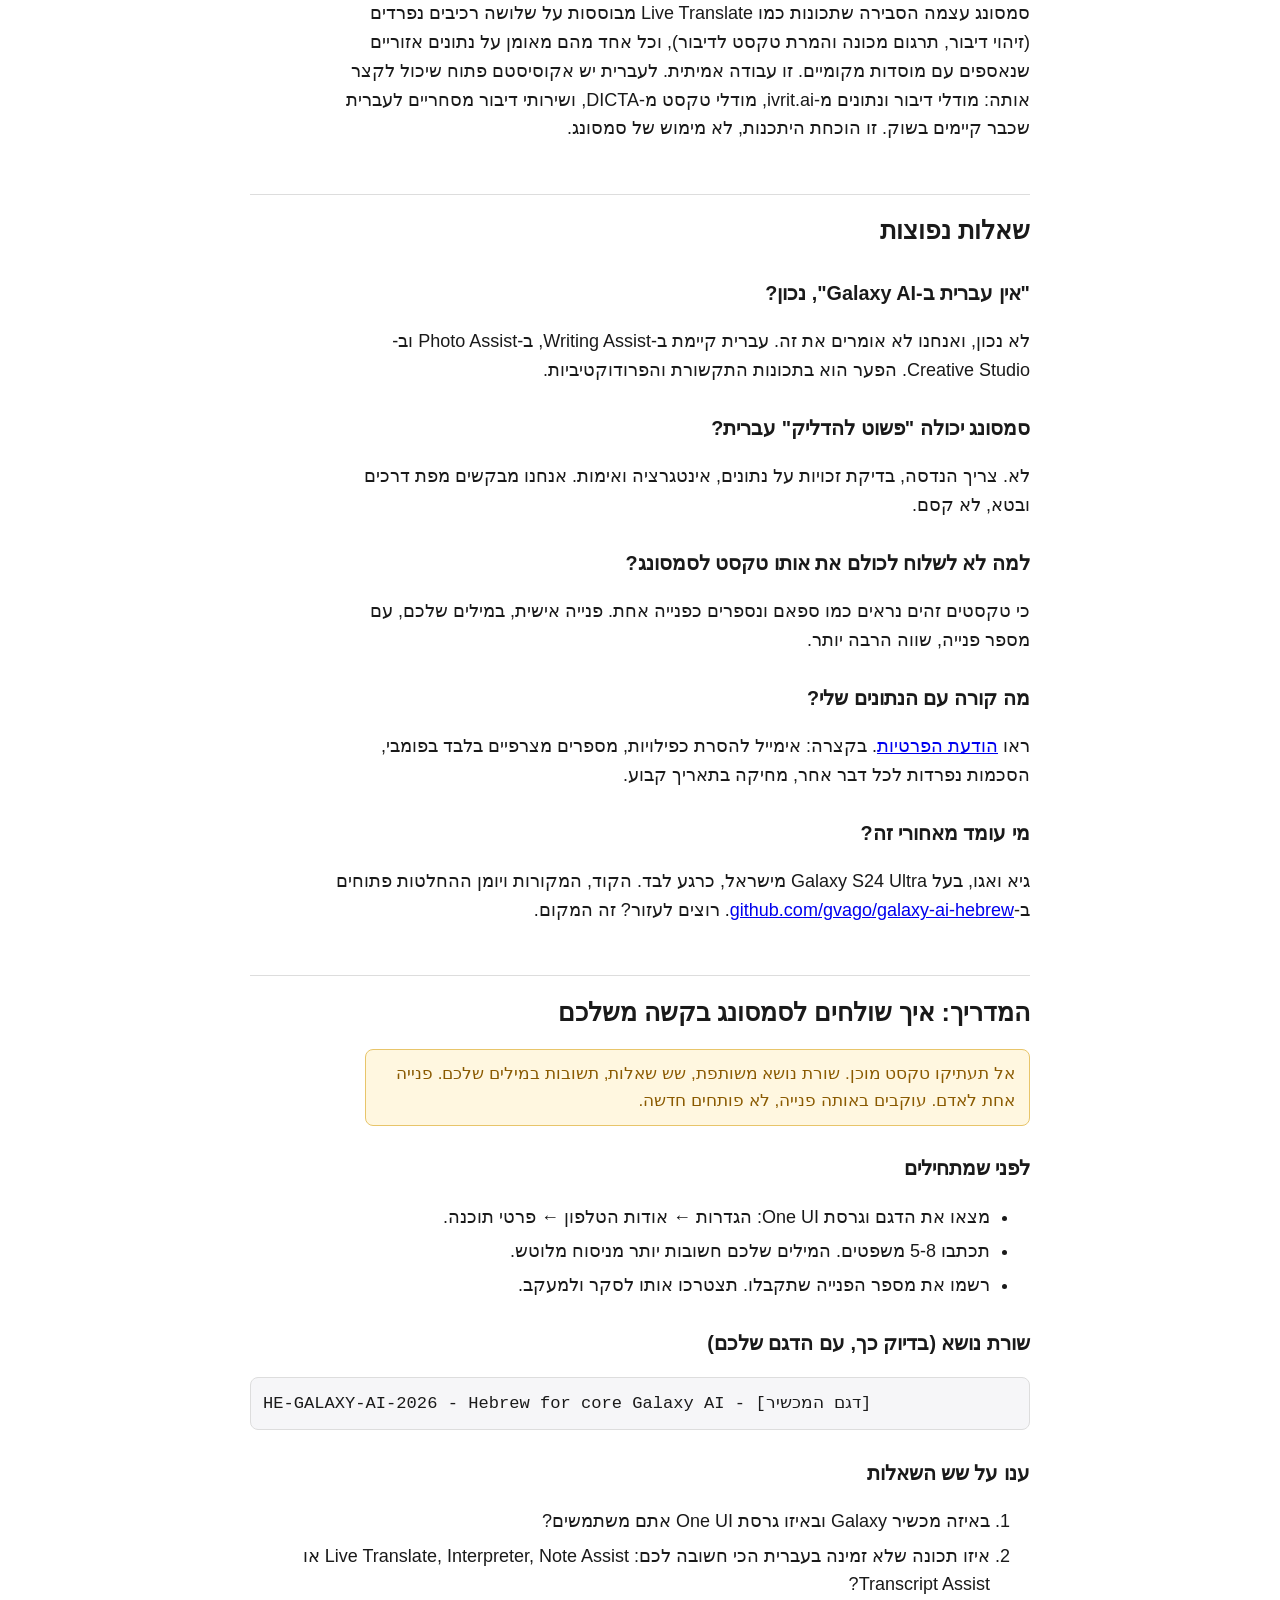
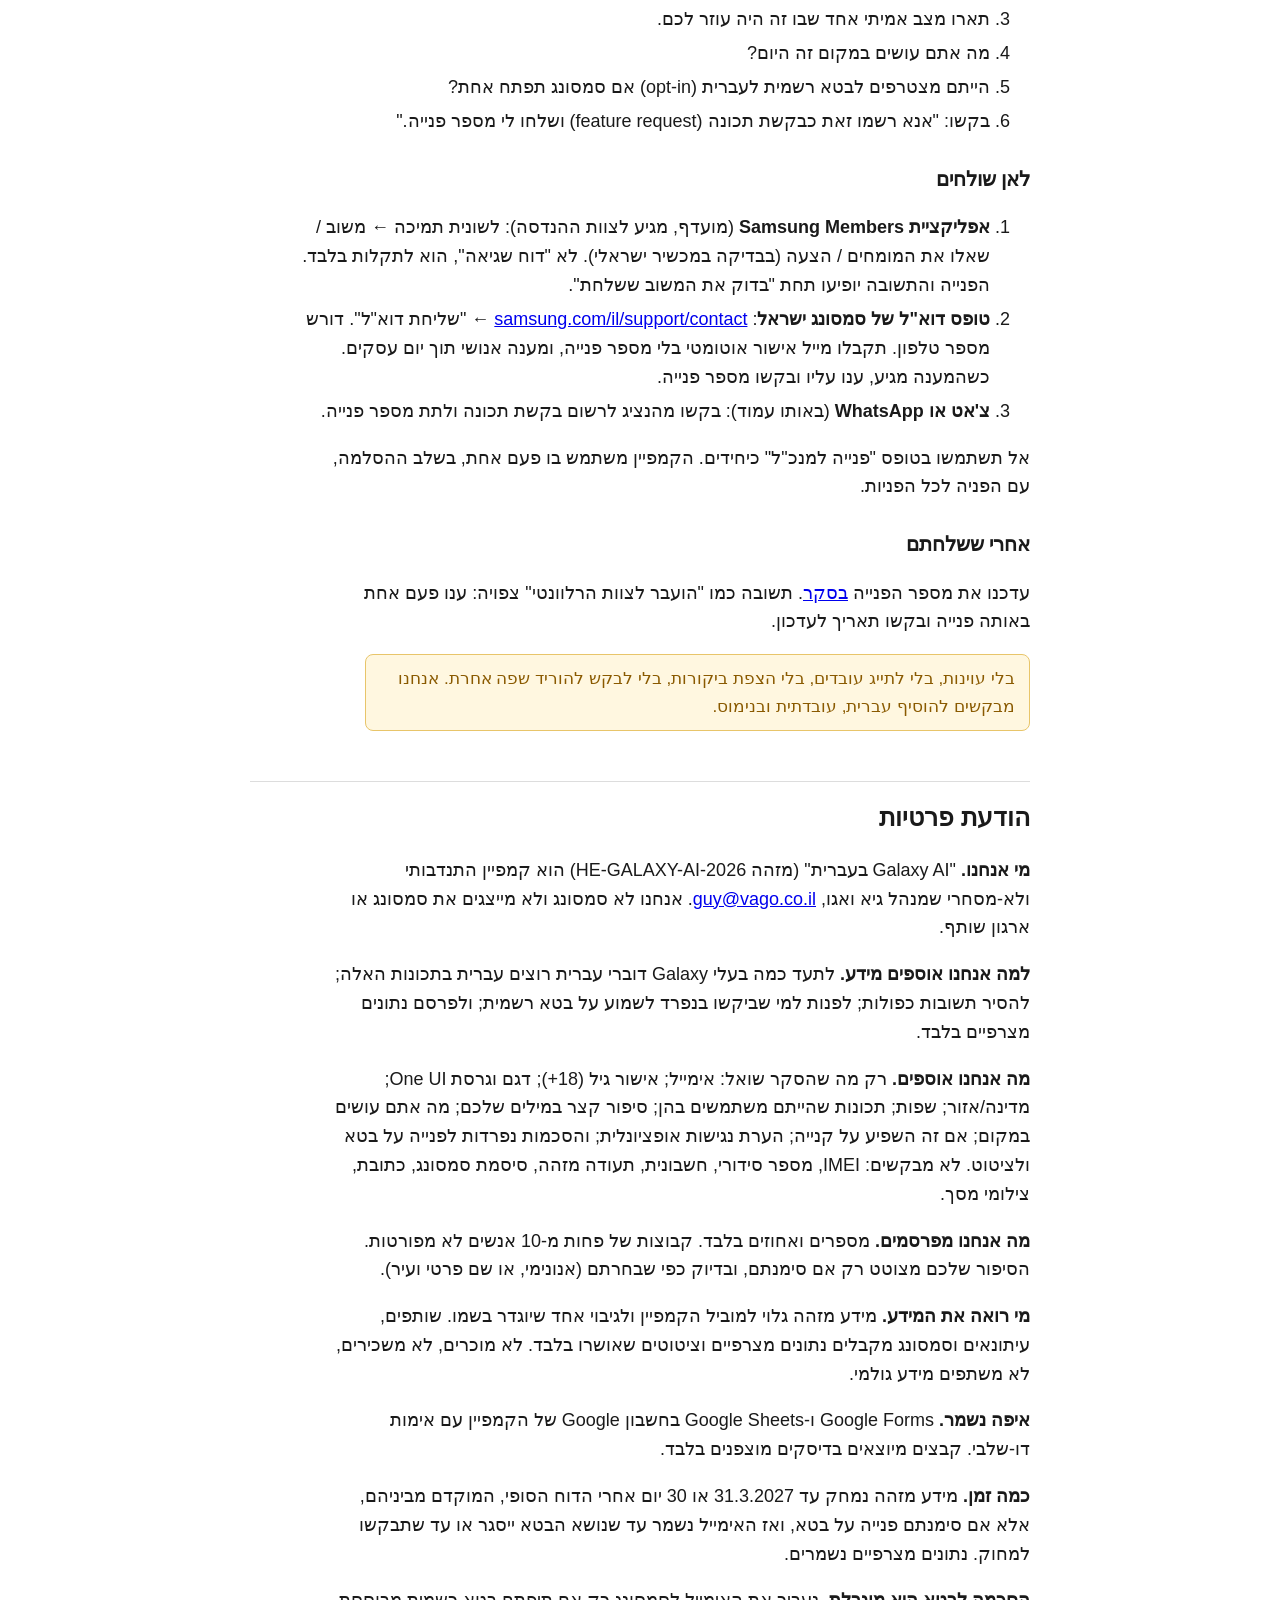
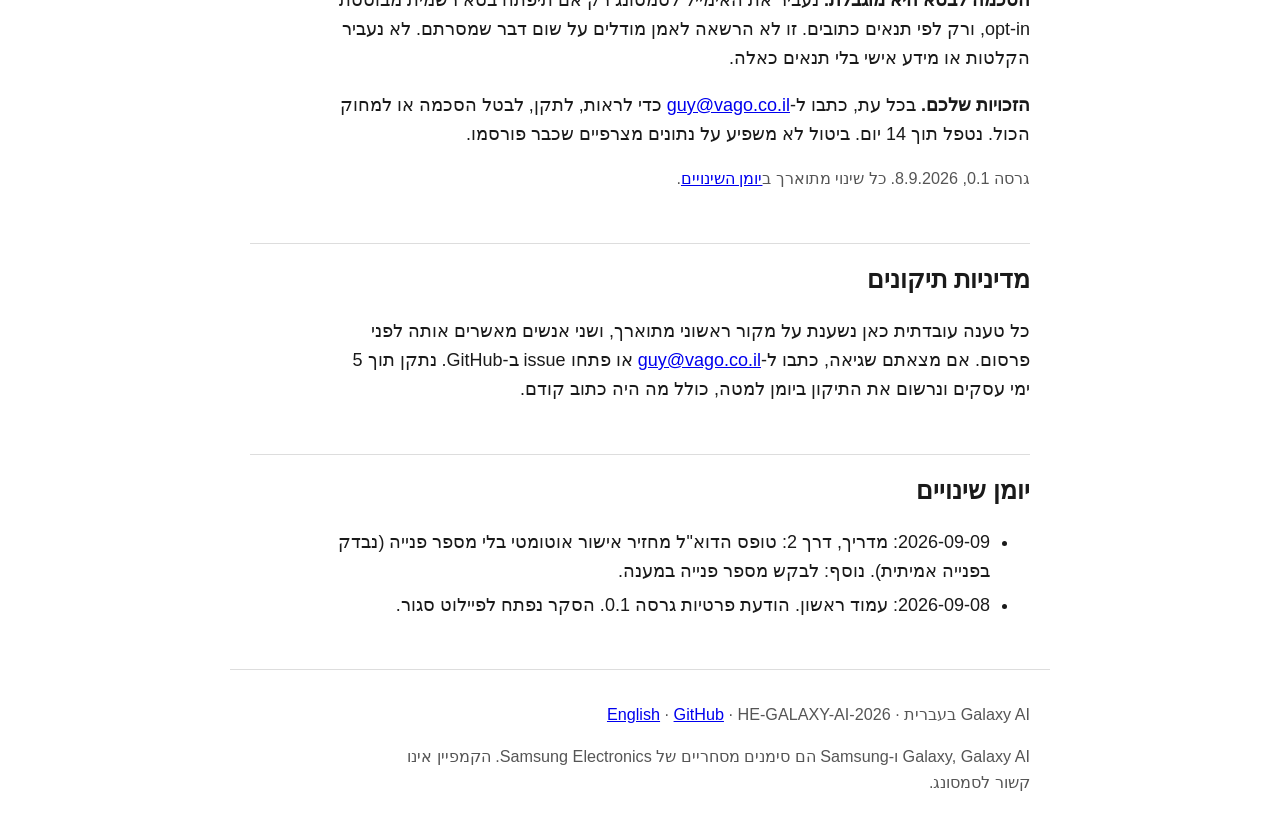
==== commit 64144941: "Case #1 sent (R1): email route gives no case number; guide + ledger C15 + D17" ====
--- a/docs/index.html
+++ b/docs/index.html
@@ -6,6 +6,10 @@
 <title>Galaxy AI בעברית: קמפיין להוספת עברית ל-Live Translate, Interpreter, Note Assist ו-Transcript Assist</title>
 <meta name="description" content="עברית כבר קיימת בחלק מ-Galaxy AI, אבל לא בתכונות התקשורת והפרודוקטיביות. בעלי Galaxy דוברי עברית מבקשים מסמסונג מפת דרכים ובטא. הצטרפו.">
 <link rel="alternate" hreflang="en" href="en.html">
+<meta property="og:image" content="https://gvago.github.io/galaxy-ai-hebrew/social/card-light.png">
+<meta property="og:image:width" content="1080">
+<meta property="og:image:height" content="1350">
+<meta name="twitter:card" content="summary_large_image">
 <link rel="stylesheet" href="style.css">
 </head>
 <body>
@@ -76,7 +80,7 @@
 <h3>לאן שולחים</h3>
 <ol>
   <li><strong>אפליקציית Samsung Members</strong> (מועדף, מגיע לצוות ההנדסה): לשונית תמיכה ← <span id="members-menu">משוב / שאלו את המומחים / הצעה (בבדיקה במכשיר ישראלי)</span>. לא "דוח שגיאה", הוא לתקלות בלבד. הפנייה והתשובה יופיעו תחת "בדוק את המשוב ששלחת".</li>
-  <li><strong>טופס דוא"ל של סמסונג ישראל</strong>: <a class="ltr" href="https://www.samsung.com/il/support/contact/">samsung.com/il/support/contact</a> ← "שליחת דוא"ל". מענה תוך יום עסקים לפי סמסונג.</li>
+  <li><strong>טופס דוא"ל של סמסונג ישראל</strong>: <a class="ltr" href="https://www.samsung.com/il/support/contact/">samsung.com/il/support/contact</a> ← "שליחת דוא"ל". דורש מספר טלפון. תקבלו מייל אישור אוטומטי בלי מספר פנייה, ומענה אנושי תוך יום עסקים. כשהמענה מגיע, ענו עליו ובקשו מספר פנייה.</li>
   <li><strong>צ'אט או WhatsApp</strong> (באותו עמוד): בקשו מהנציג לרשום בקשת תכונה ולתת מספר פנייה.</li>
 </ol>
 <p>אל תשתמשו בטופס "פנייה למנכ"ל" כיחידים. הקמפיין משתמש בו פעם אחת, בשלב ההסלמה, עם הפניה לכל הפניות.</p>
@@ -101,6 +105,7 @@
 
 <h2 id="changelog">יומן שינויים</h2>
 <ul>
+  <li><span class="ltr">2026-09-09</span>: מדריך, דרך 2: טופס הדוא"ל מחזיר אישור אוטומטי בלי מספר פנייה (נבדק בפנייה אמיתית). נוסף: לבקש מספר פנייה במענה.</li>
   <li><span class="ltr">2026-09-08</span>: עמוד ראשון. הודעת פרטיות גרסה 0.1. הסקר נפתח לפיילוט סגור.</li>
 </ul>
 </main>
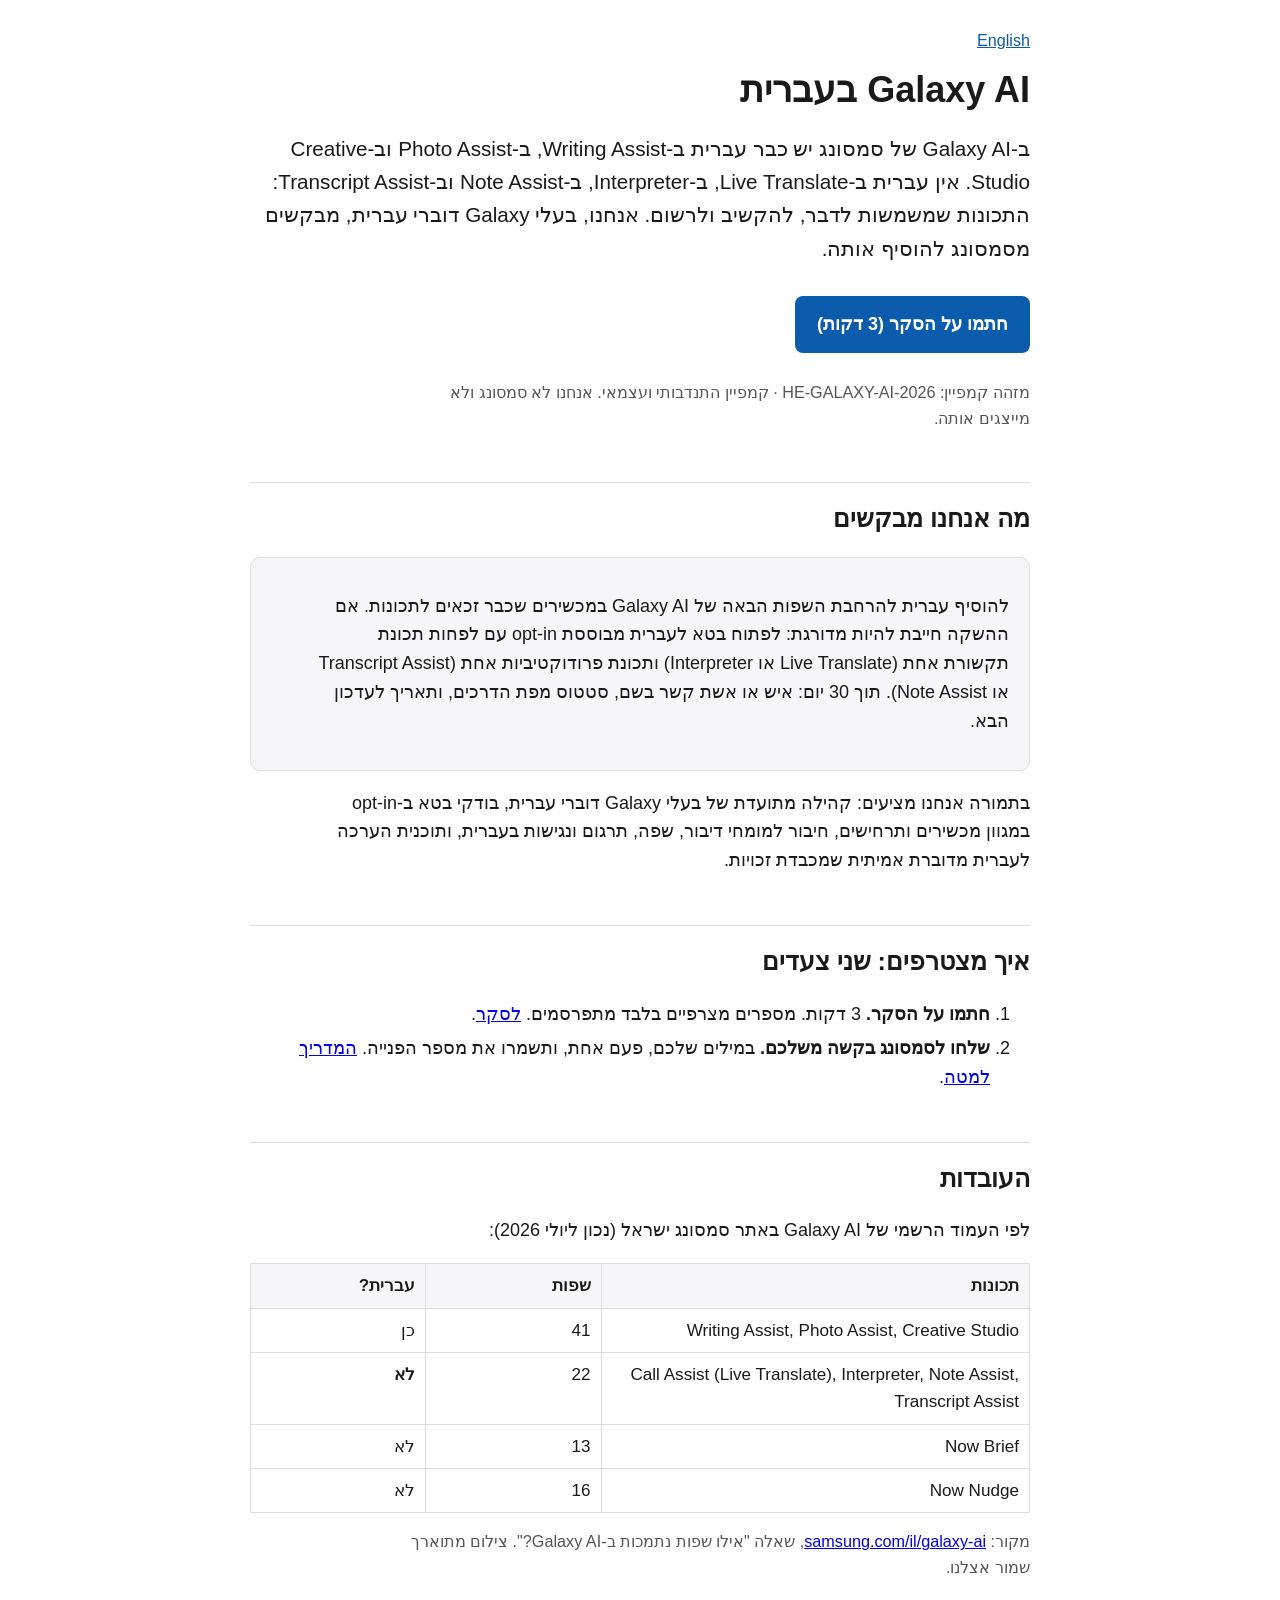
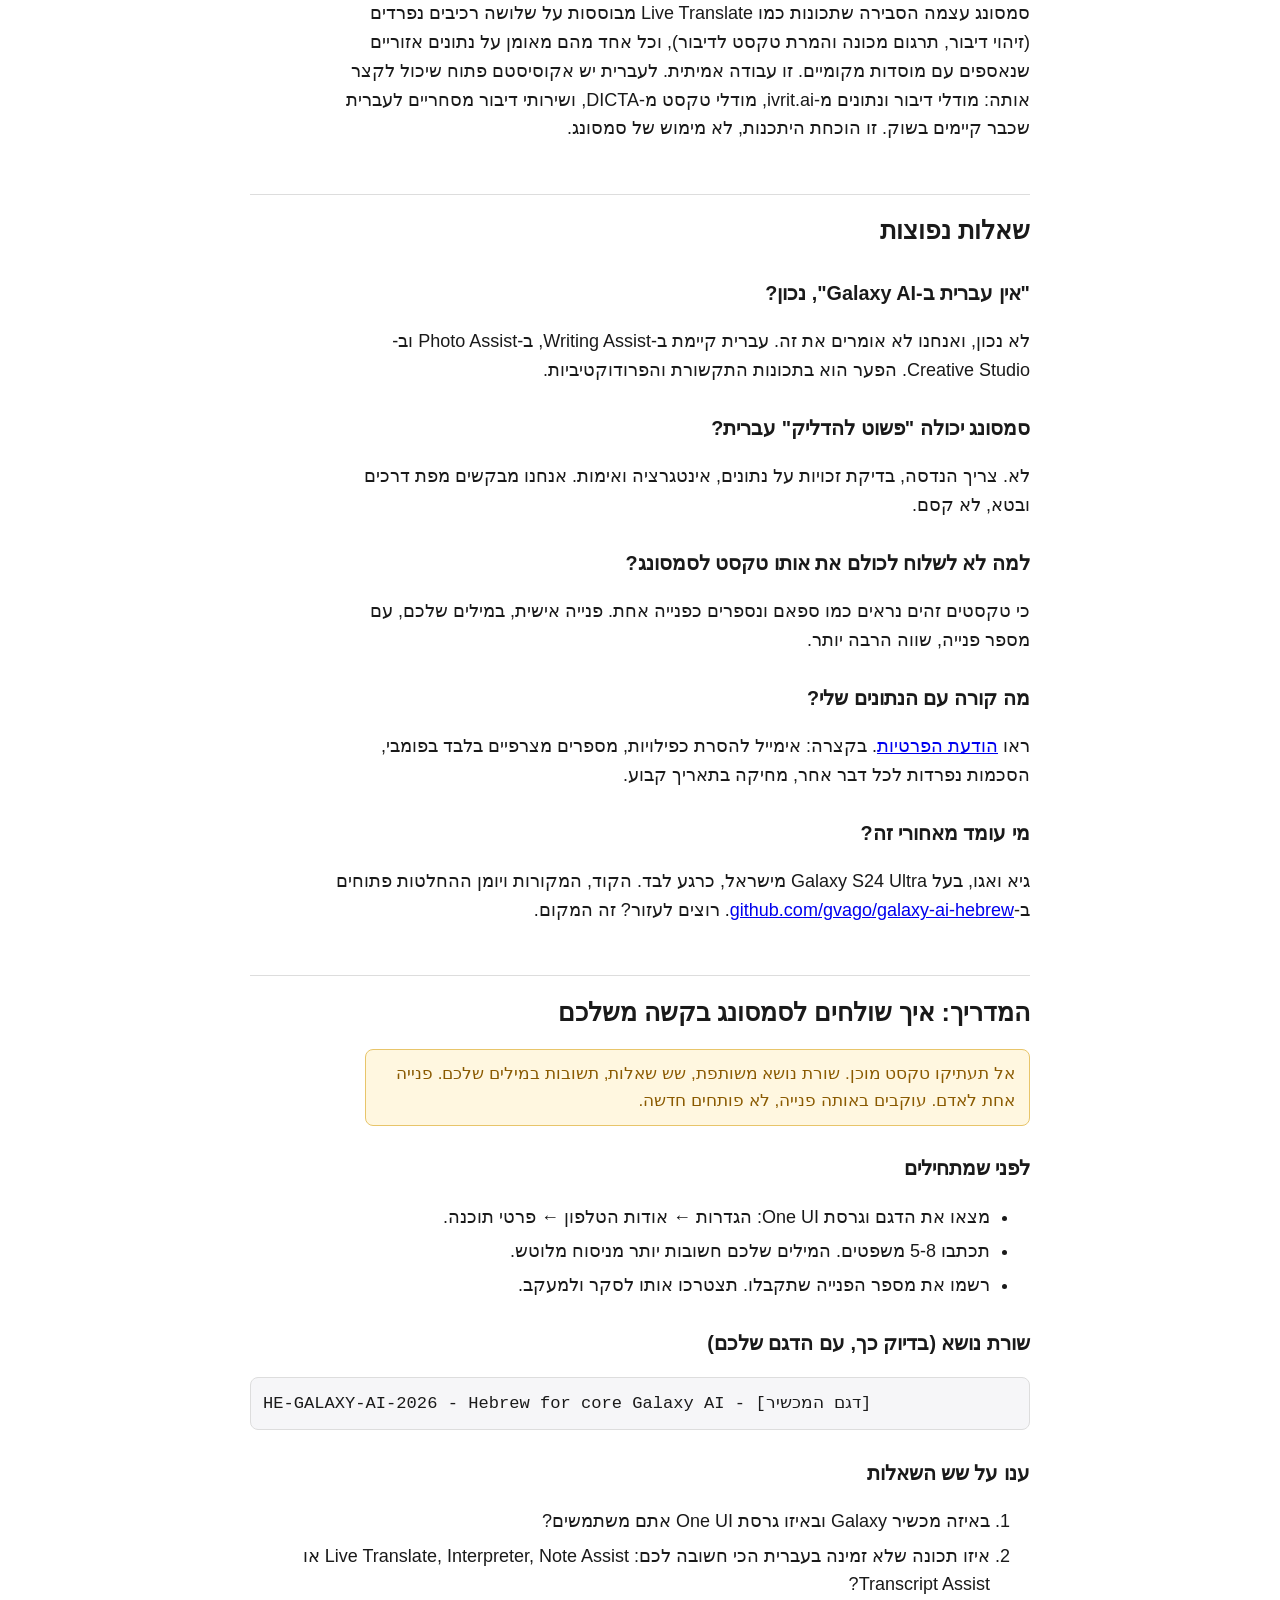
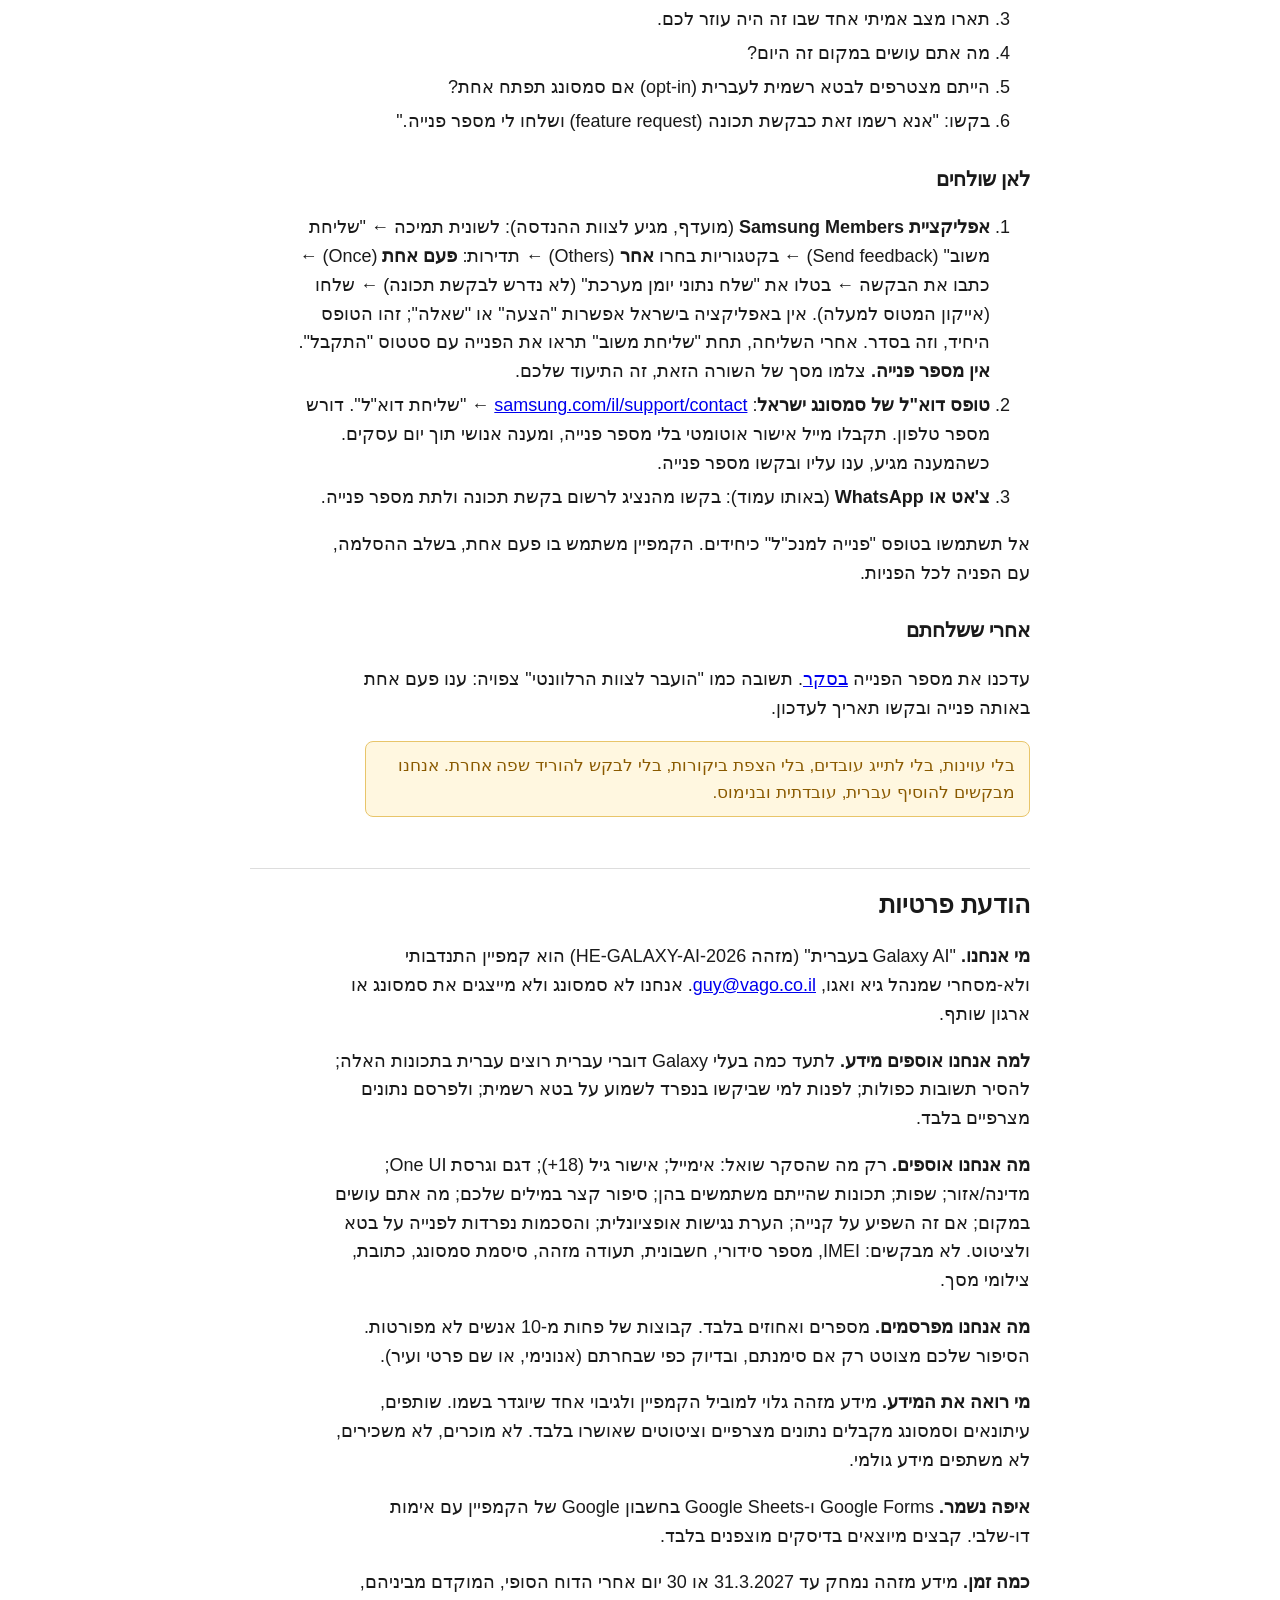
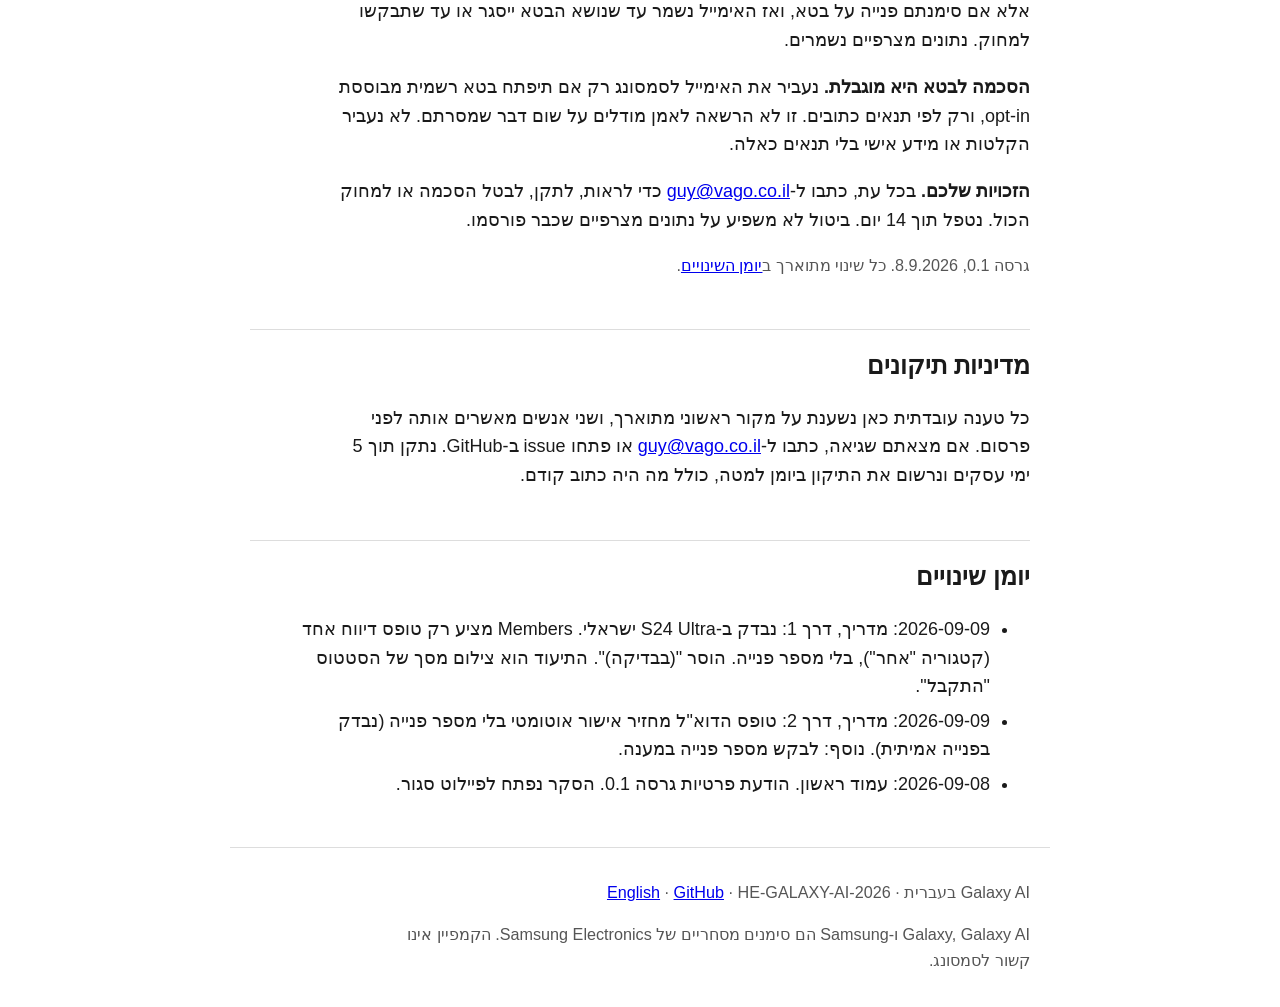
==== commit 170cc50c: "Device evidence: Members flow, language packs, Live Translate (C16-C18, U2 closed); guide route 1 re" ====
--- a/docs/index.html
+++ b/docs/index.html
@@ -79,7 +79,7 @@
 </ol>
 <h3>לאן שולחים</h3>
 <ol>
-  <li><strong>אפליקציית Samsung Members</strong> (מועדף, מגיע לצוות ההנדסה): לשונית תמיכה ← <span id="members-menu">משוב / שאלו את המומחים / הצעה (בבדיקה במכשיר ישראלי)</span>. לא "דוח שגיאה", הוא לתקלות בלבד. הפנייה והתשובה יופיעו תחת "בדוק את המשוב ששלחת".</li>
+  <li><strong>אפליקציית Samsung Members</strong> (מועדף, מגיע לצוות ההנדסה): לשונית תמיכה ← "שליחת משוב" (Send feedback) ← בקטגוריות בחרו <strong>אחר</strong> (Others) ← תדירות: <strong>פעם אחת</strong> (Once) ← כתבו את הבקשה ← בטלו את "שלח נתוני יומן מערכת" (לא נדרש לבקשת תכונה) ← שלחו (אייקון המטוס למעלה). אין באפליקציה בישראל אפשרות "הצעה" או "שאלה"; זהו הטופס היחיד, וזה בסדר. אחרי השליחה, תחת "שליחת משוב" תראו את הפנייה עם סטטוס "התקבל". <strong>אין מספר פנייה.</strong> צלמו מסך של השורה הזאת, זה התיעוד שלכם.</li>
   <li><strong>טופס דוא"ל של סמסונג ישראל</strong>: <a class="ltr" href="https://www.samsung.com/il/support/contact/">samsung.com/il/support/contact</a> ← "שליחת דוא"ל". דורש מספר טלפון. תקבלו מייל אישור אוטומטי בלי מספר פנייה, ומענה אנושי תוך יום עסקים. כשהמענה מגיע, ענו עליו ובקשו מספר פנייה.</li>
   <li><strong>צ'אט או WhatsApp</strong> (באותו עמוד): בקשו מהנציג לרשום בקשת תכונה ולתת מספר פנייה.</li>
 </ol>
@@ -105,6 +105,7 @@
 
 <h2 id="changelog">יומן שינויים</h2>
 <ul>
+  <li><span class="ltr">2026-09-09</span>: מדריך, דרך 1: נבדק ב-S24 Ultra ישראלי. Members מציע רק טופס דיווח אחד (קטגוריה "אחר"), בלי מספר פנייה. הוסר "(בבדיקה)". התיעוד הוא צילום מסך של הסטטוס "התקבל".</li>
   <li><span class="ltr">2026-09-09</span>: מדריך, דרך 2: טופס הדוא"ל מחזיר אישור אוטומטי בלי מספר פנייה (נבדק בפנייה אמיתית). נוסף: לבקש מספר פנייה במענה.</li>
   <li><span class="ltr">2026-09-08</span>: עמוד ראשון. הודעת פרטיות גרסה 0.1. הסקר נפתח לפיילוט סגור.</li>
 </ul>
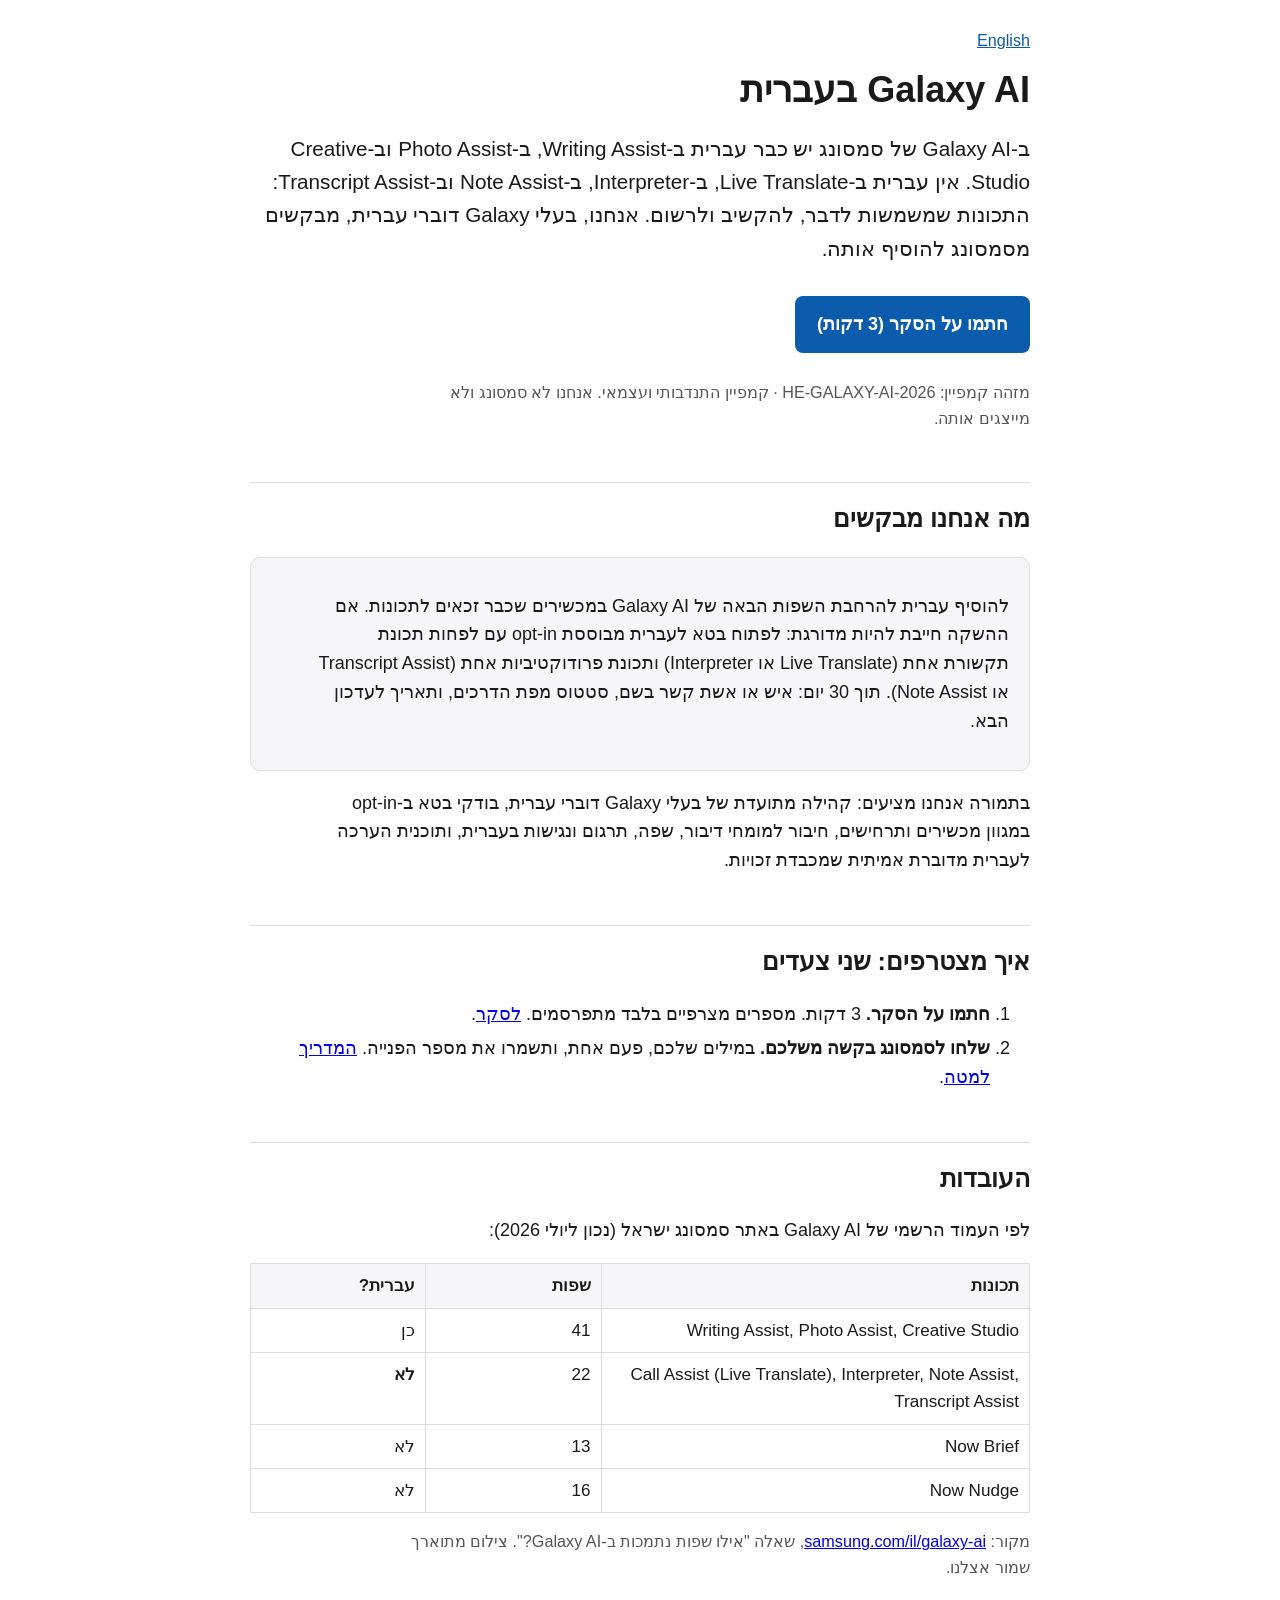
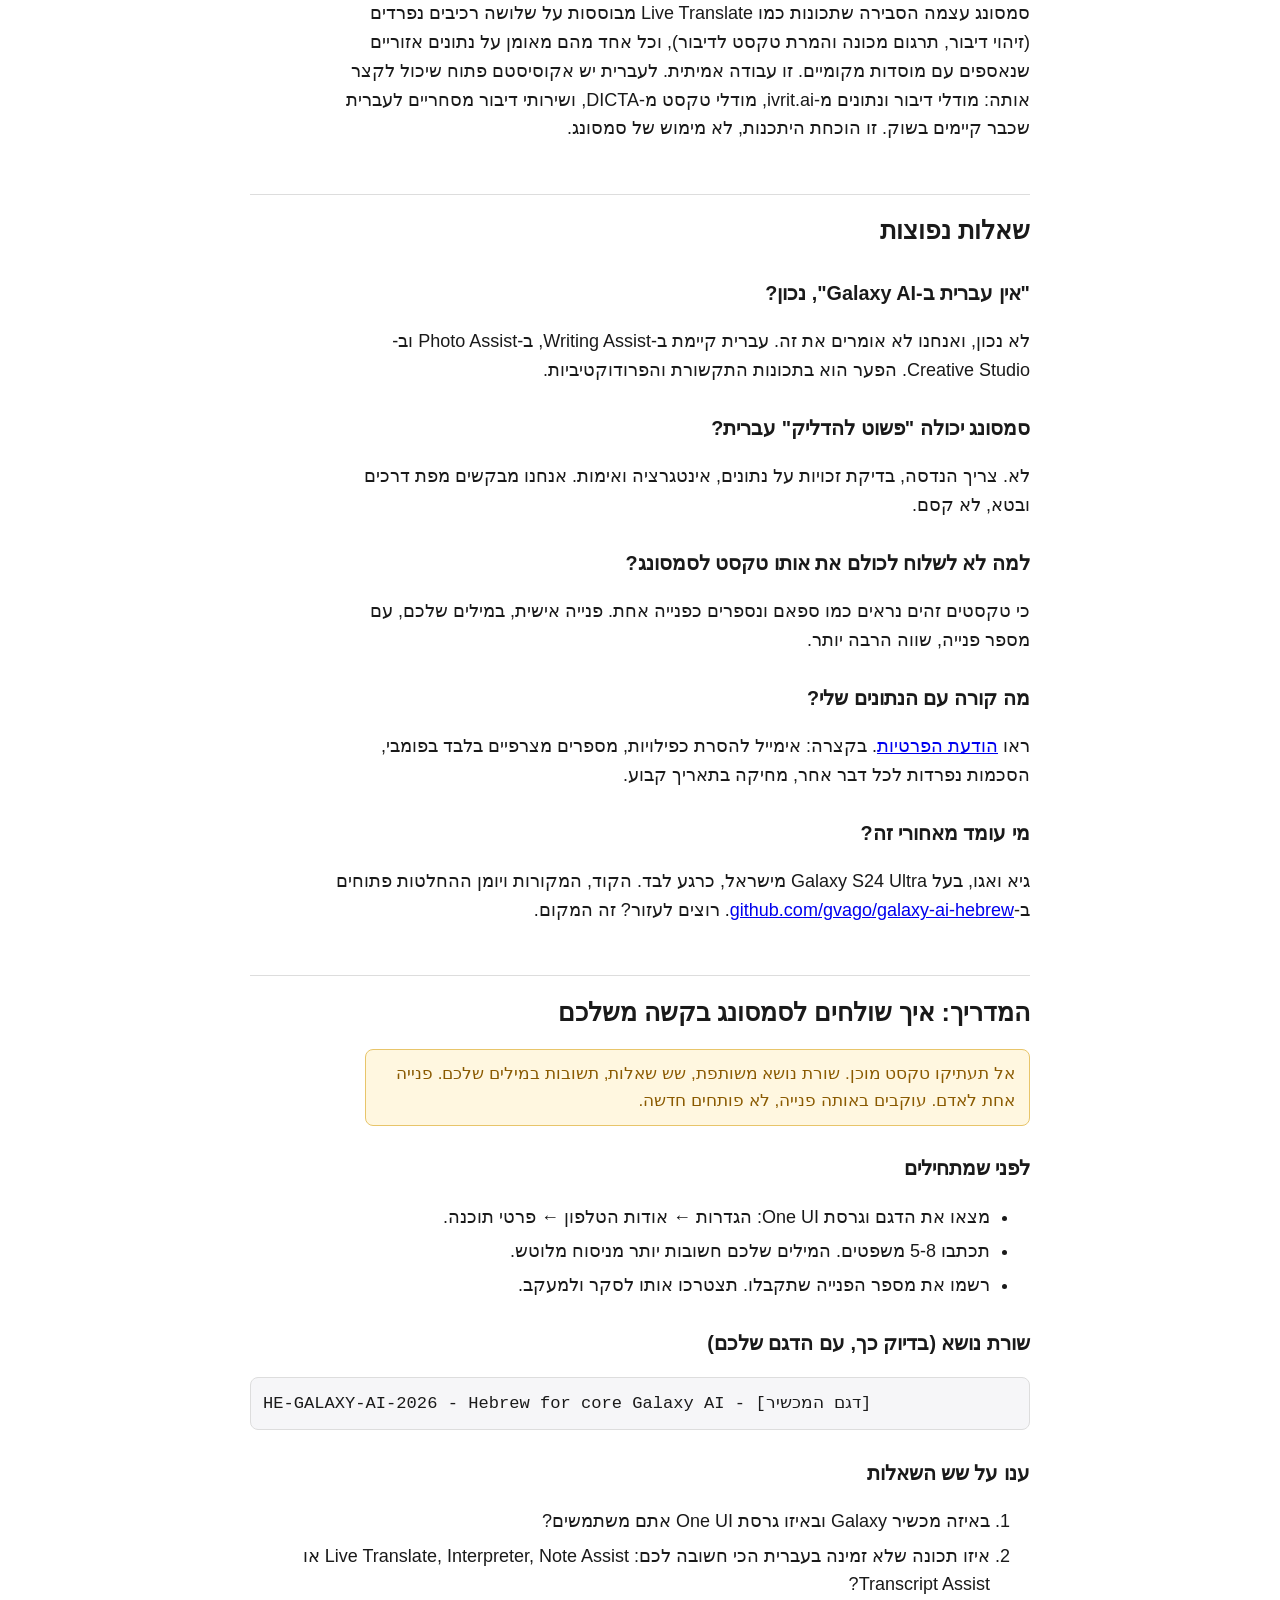
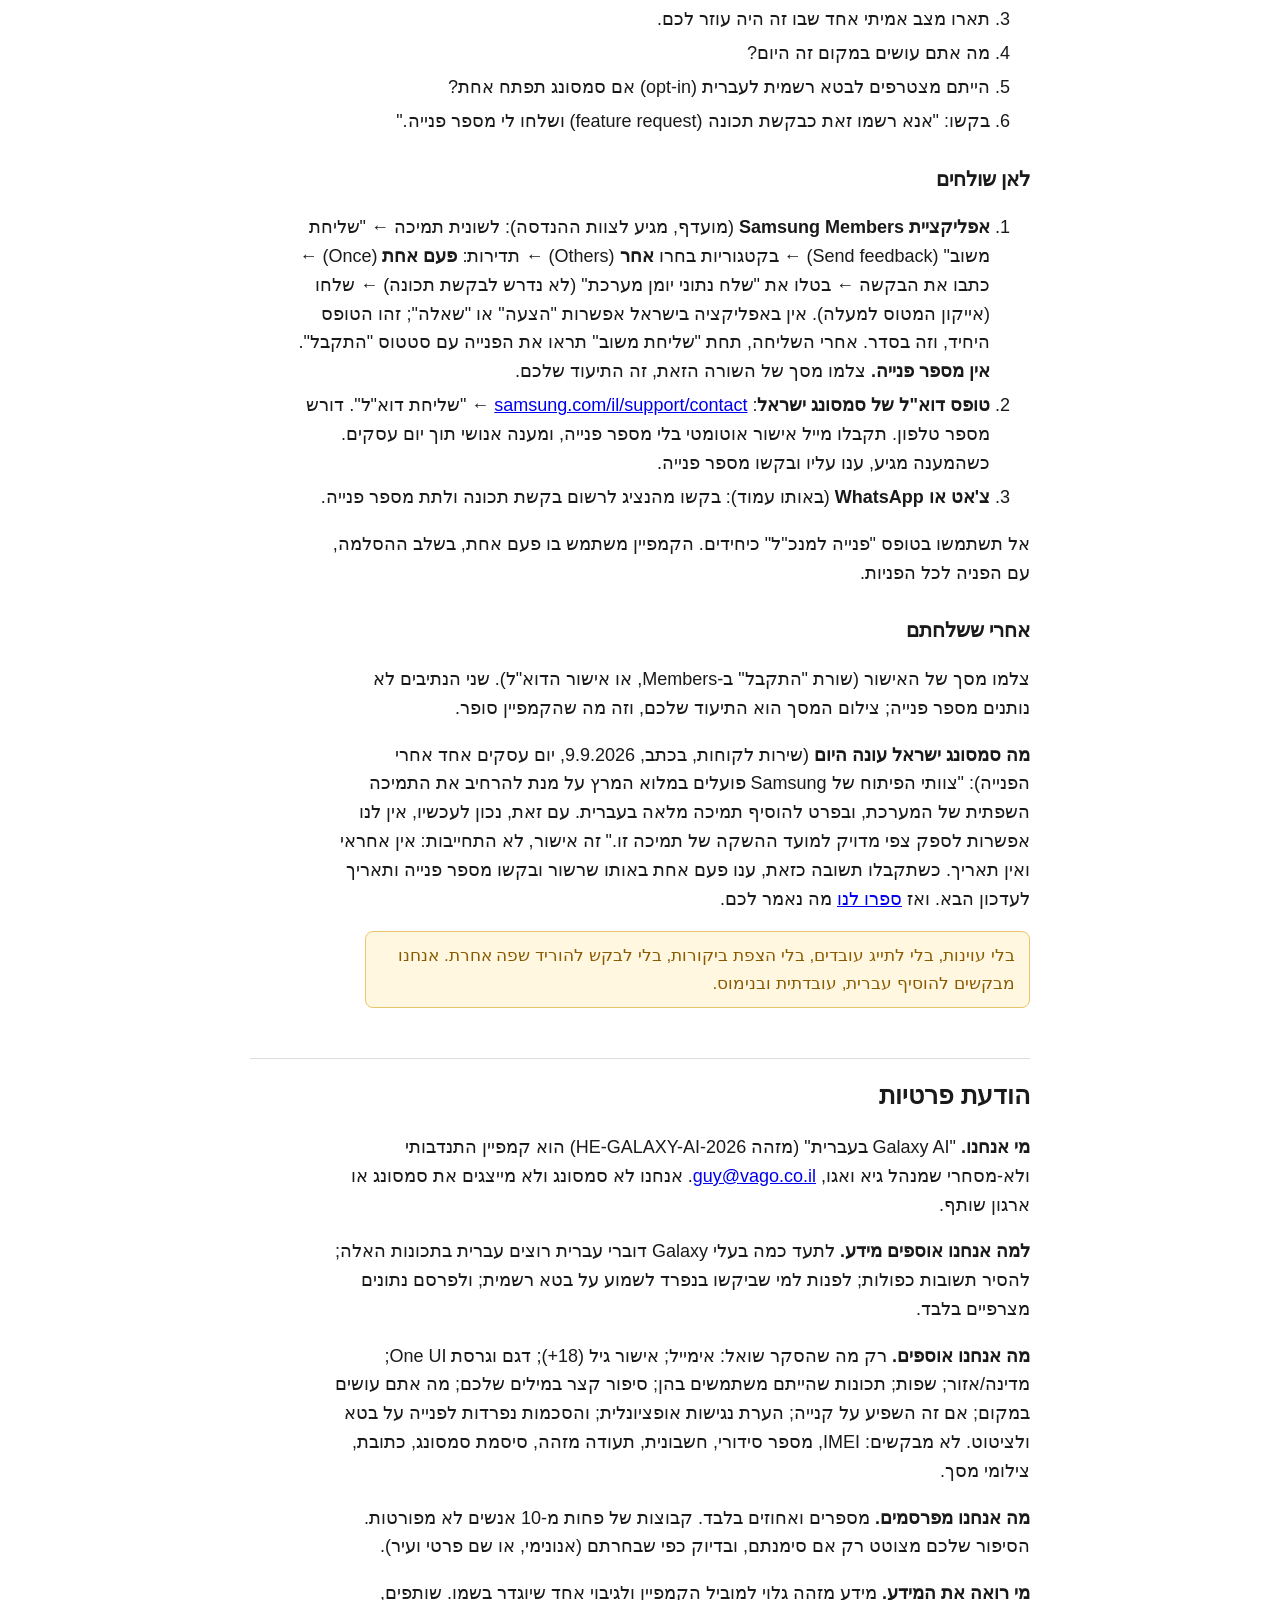
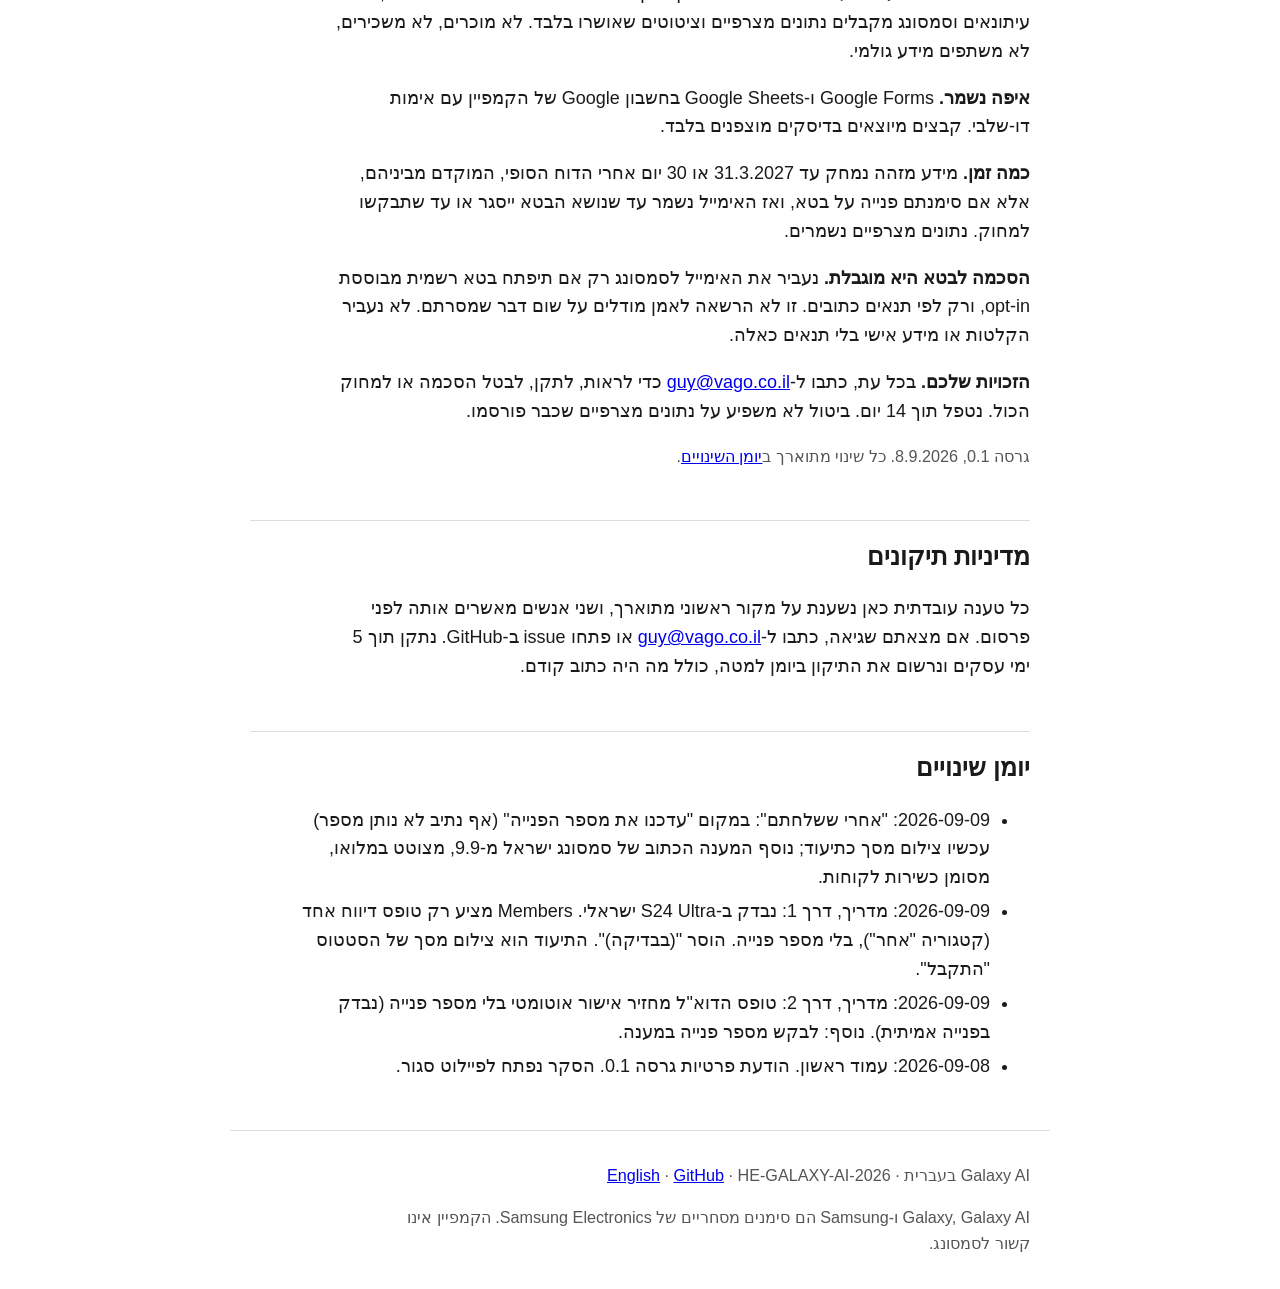
==== commit 0922bd64: "Site: after-you-send quotes Samsung IL reply (C19), screenshot replaces case number (D20); D23" ====
--- a/docs/index.html
+++ b/docs/index.html
@@ -85,7 +85,8 @@
 </ol>
 <p>אל תשתמשו בטופס "פנייה למנכ"ל" כיחידים. הקמפיין משתמש בו פעם אחת, בשלב ההסלמה, עם הפניה לכל הפניות.</p>
 <h3>אחרי ששלחתם</h3>
-<p>עדכנו את מספר הפנייה <a href="https://docs.google.com/forms/d/e/1FAIpQLSexBl4Zqlekk7OboavHR5NT0N_XYD0Qi7pBk_a1gjPKCfKp6g/viewform">בסקר</a>. תשובה כמו "הועבר לצוות הרלוונטי" צפויה: ענו פעם אחת באותה פנייה ובקשו תאריך לעדכון.</p>
+<p>צלמו מסך של האישור (שורת "התקבל" ב-Members, או אישור הדוא"ל). שני הנתיבים לא נותנים מספר פנייה; צילום המסך הוא התיעוד שלכם, וזה מה שהקמפיין סופר.</p>
+<p><strong>מה סמסונג ישראל עונה היום</strong> (שירות לקוחות, בכתב, 9.9.2026, יום עסקים אחד אחרי הפנייה): "צוותי הפיתוח של Samsung פועלים במלוא המרץ על מנת להרחיב את התמיכה השפתית של המערכת, ובפרט להוסיף תמיכה מלאה בעברית. עם זאת, נכון לעכשיו, אין לנו אפשרות לספק צפי מדויק למועד ההשקה של תמיכה זו." זה אישור, לא התחייבות: אין אחראי ואין תאריך. כשתקבלו תשובה כזאת, ענו פעם אחת באותו שרשור ובקשו מספר פנייה ותאריך לעדכון הבא. ואז <a class="ltr" href="mailto:guy@vago.co.il">ספרו לנו</a> מה נאמר לכם.</p>
 <p class="note">בלי עוינות, בלי לתייג עובדים, בלי הצפת ביקורות, בלי לבקש להוריד שפה אחרת. אנחנו מבקשים להוסיף עברית, עובדתית ובנימוס.</p>
 
 <h2 id="privacy">הודעת פרטיות</h2>
@@ -105,6 +106,7 @@
 
 <h2 id="changelog">יומן שינויים</h2>
 <ul>
+  <li><span class="ltr">2026-09-09</span>: "אחרי ששלחתם": במקום "עדכנו את מספר הפנייה" (אף נתיב לא נותן מספר) עכשיו צילום מסך כתיעוד; נוסף המענה הכתוב של סמסונג ישראל מ-9.9, מצוטט במלואו, מסומן כשירות לקוחות.</li>
   <li><span class="ltr">2026-09-09</span>: מדריך, דרך 1: נבדק ב-S24 Ultra ישראלי. Members מציע רק טופס דיווח אחד (קטגוריה "אחר"), בלי מספר פנייה. הוסר "(בבדיקה)". התיעוד הוא צילום מסך של הסטטוס "התקבל".</li>
   <li><span class="ltr">2026-09-09</span>: מדריך, דרך 2: טופס הדוא"ל מחזיר אישור אוטומטי בלי מספר פנייה (נבדק בפנייה אמיתית). נוסף: לבקש מספר פנייה במענה.</li>
   <li><span class="ltr">2026-09-08</span>: עמוד ראשון. הודעת פרטיות גרסה 0.1. הסקר נפתח לפיילוט סגור.</li>
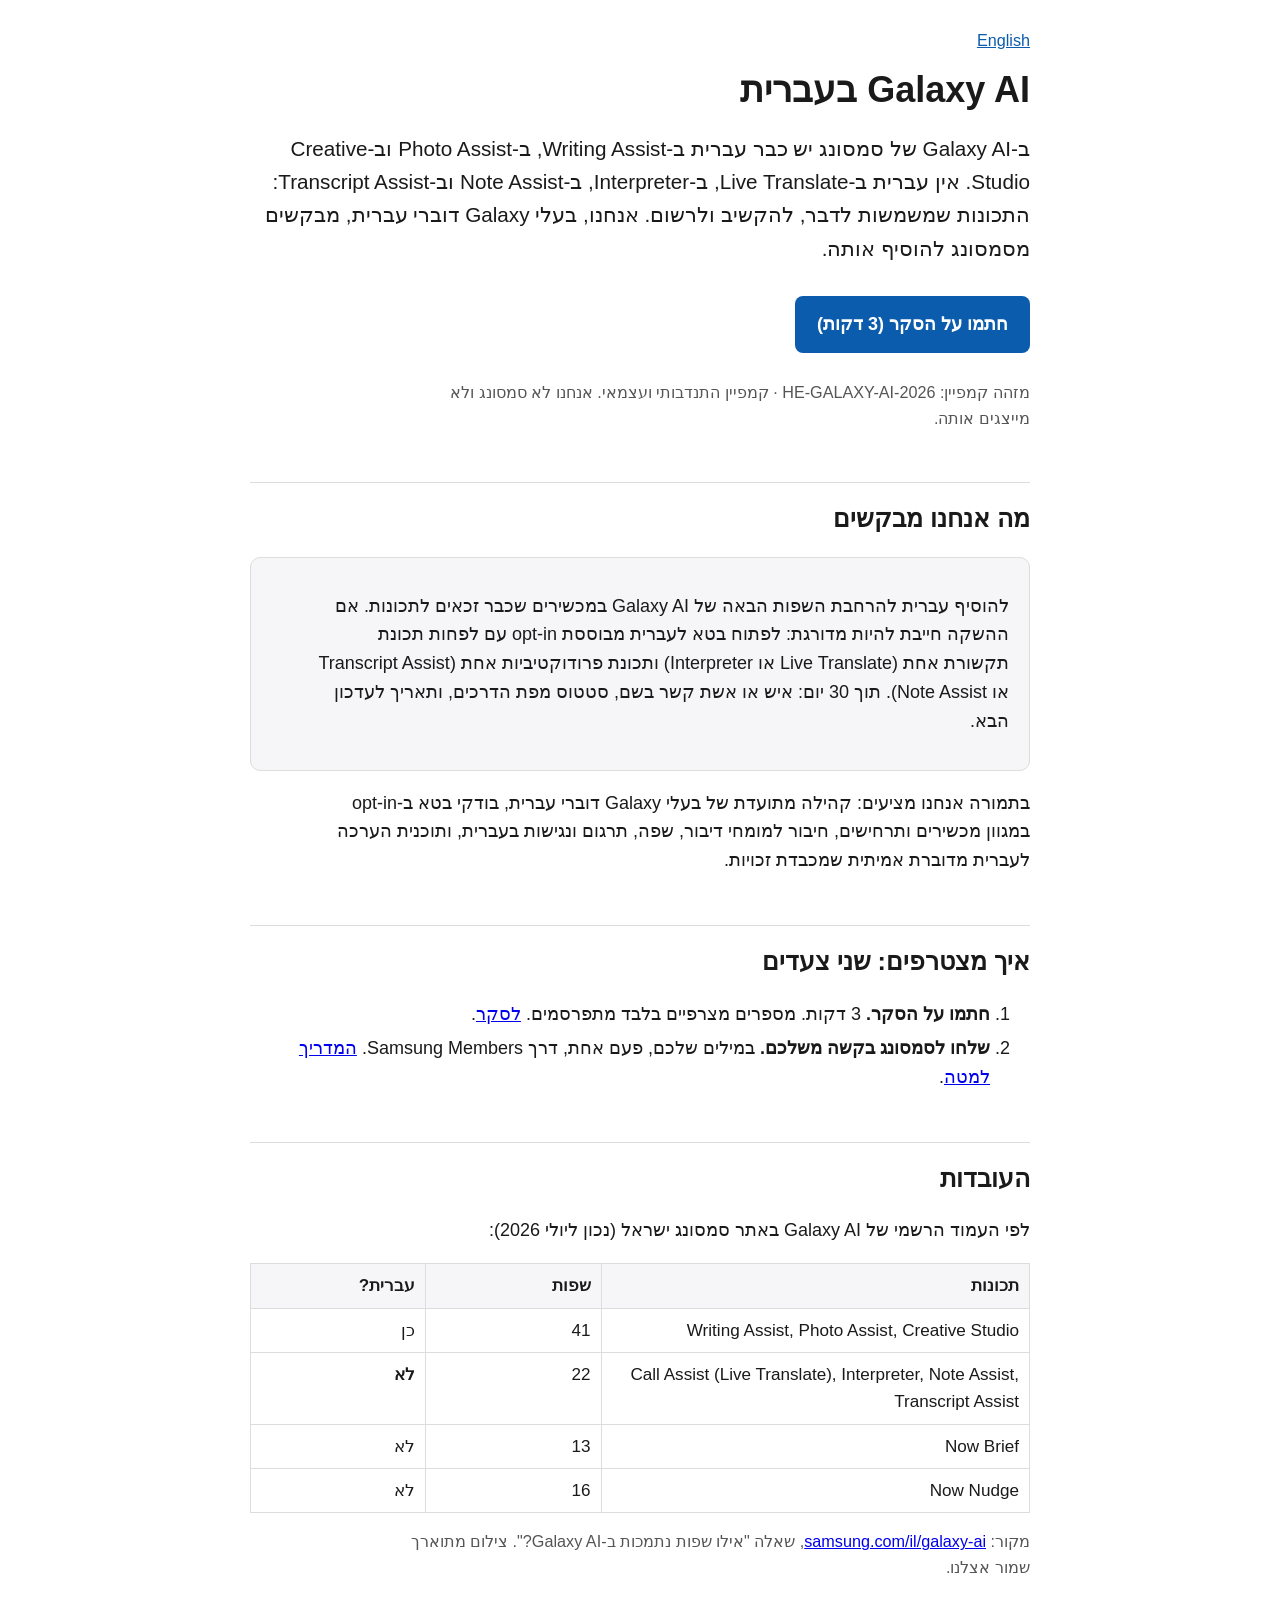
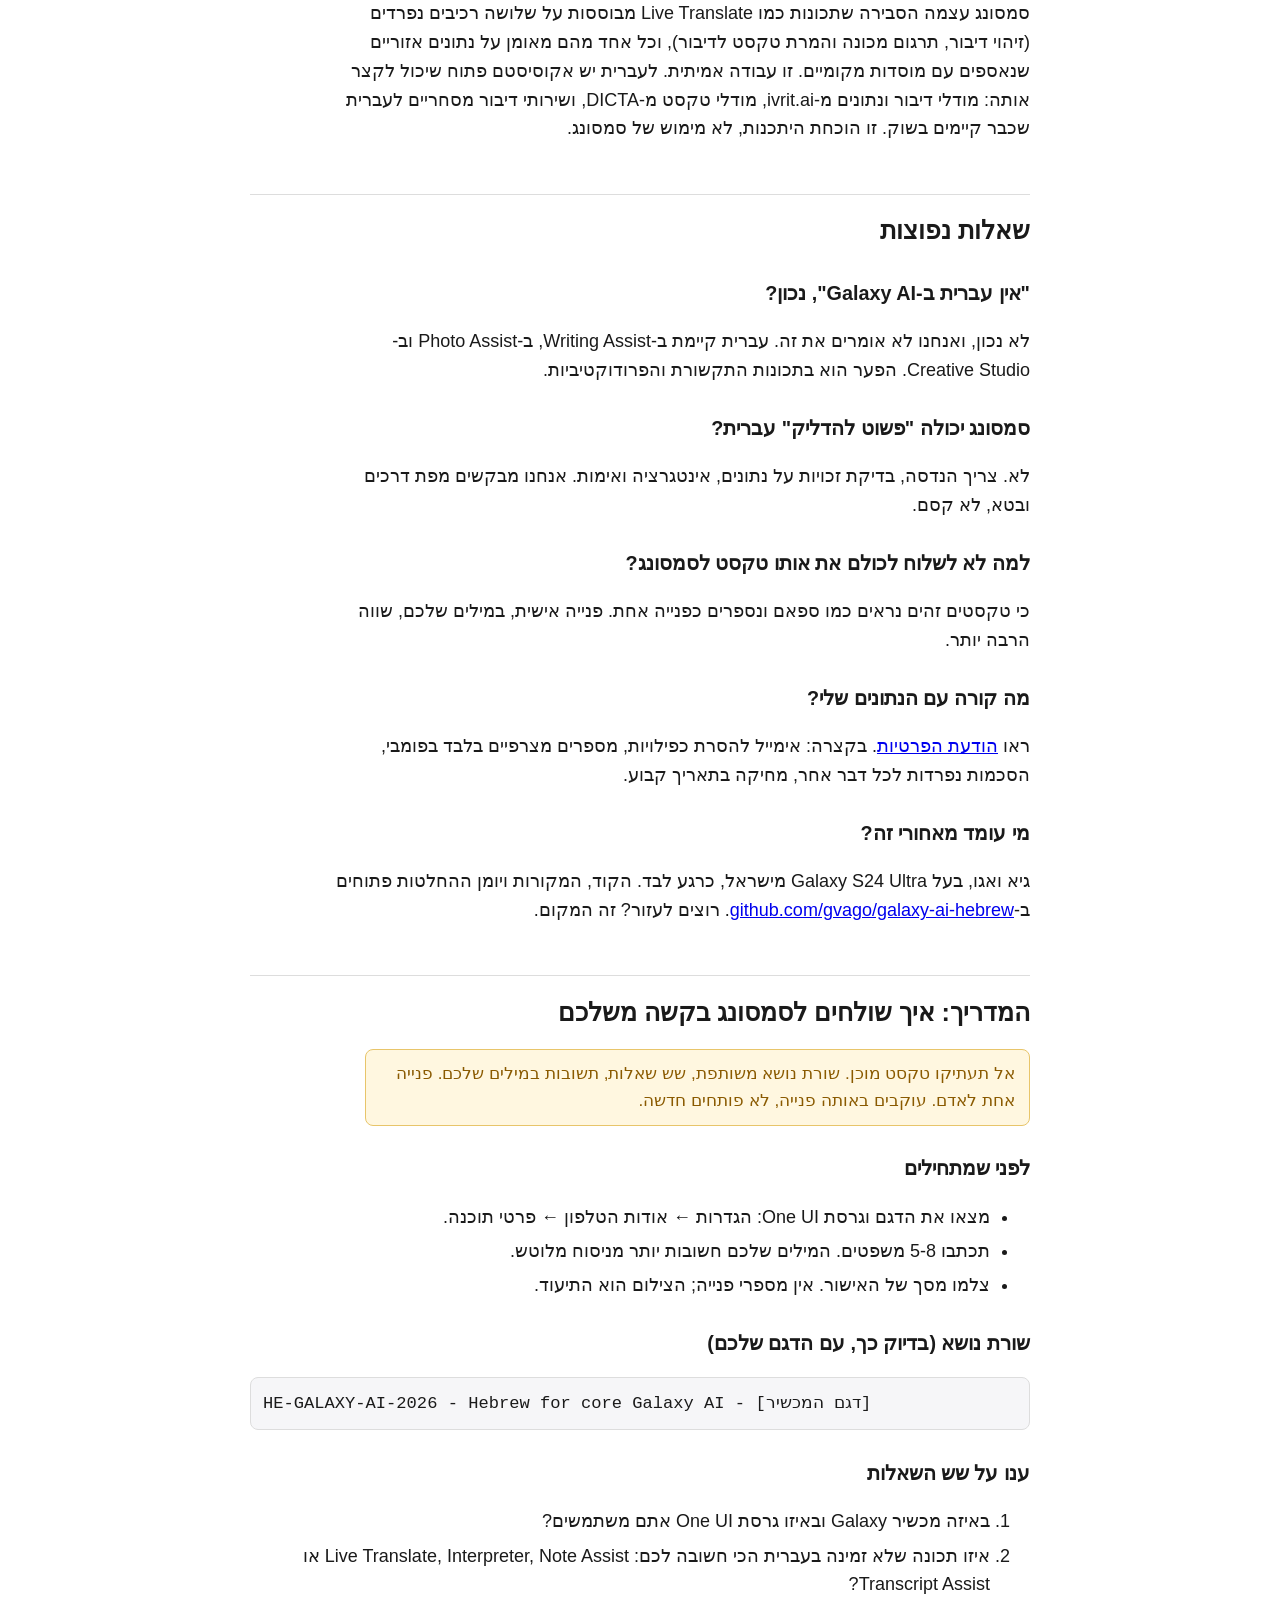
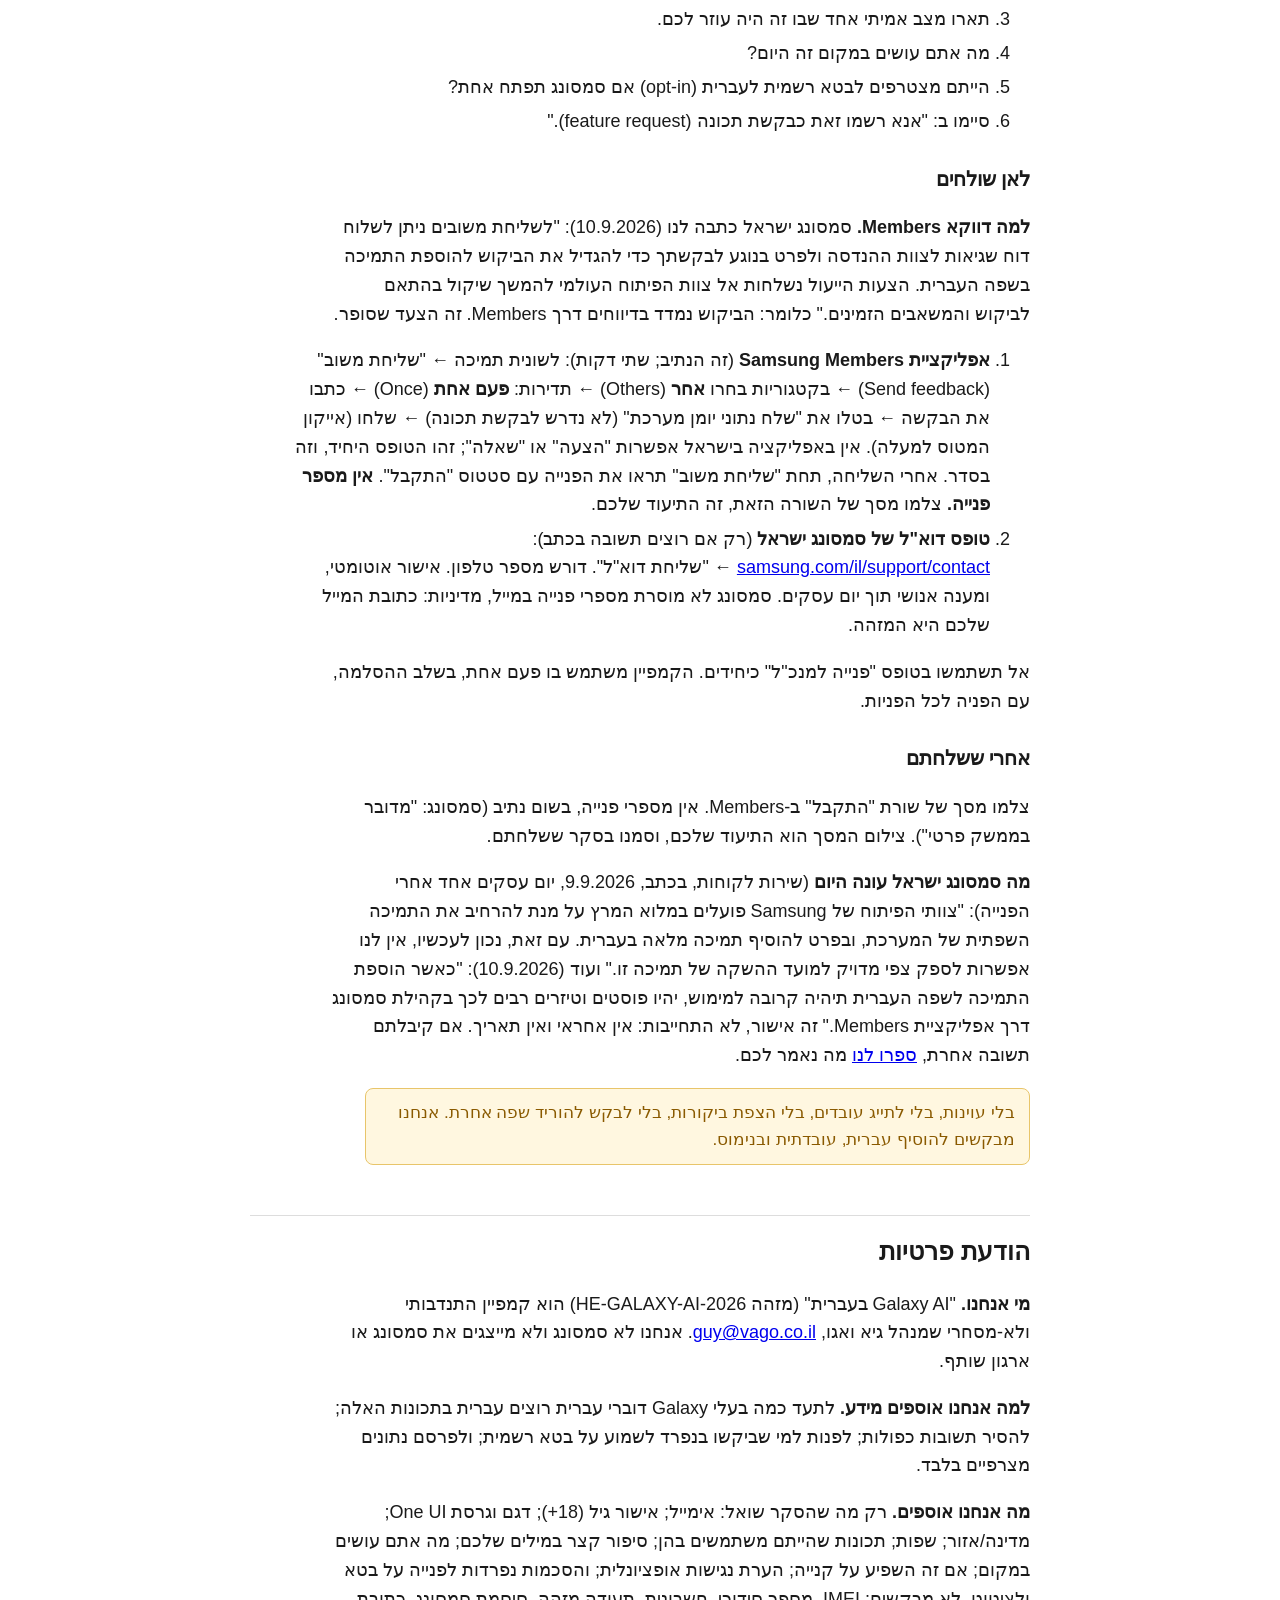
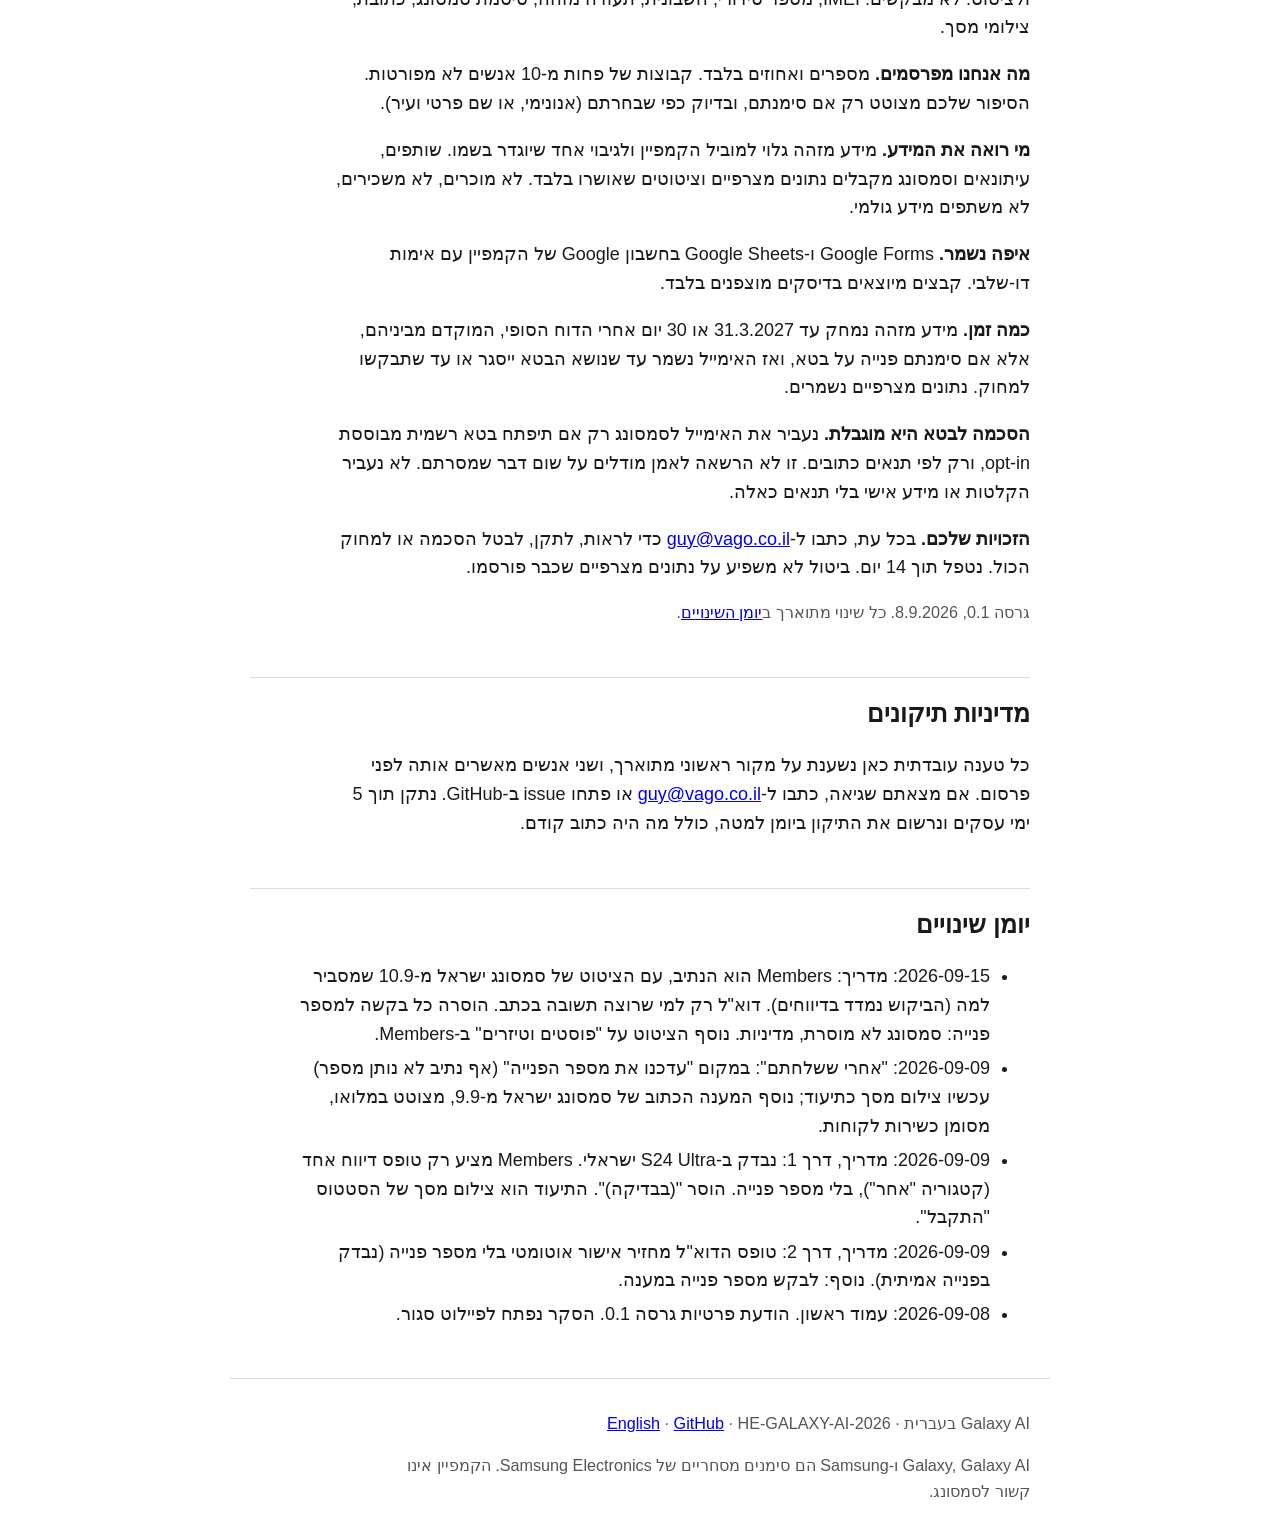
==== commit 0db34d1e: "Guide: Members is the route (Samsung IL 10 Sep quote: demand = Members reports); email demoted; all " ====
--- a/docs/index.html
+++ b/docs/index.html
@@ -31,7 +31,7 @@
 <h2 id="how">איך מצטרפים: שני צעדים</h2>
 <ol>
   <li><strong>חתמו על הסקר.</strong> 3 דקות. מספרים מצרפיים בלבד מתפרסמים. <a href="https://docs.google.com/forms/d/e/1FAIpQLSexBl4Zqlekk7OboavHR5NT0N_XYD0Qi7pBk_a1gjPKCfKp6g/viewform">לסקר</a>.</li>
-  <li><strong>שלחו לסמסונג בקשה משלכם.</strong> במילים שלכם, פעם אחת, ותשמרו את מספר הפנייה. <a href="#guide">המדריך למטה</a>.</li>
+  <li><strong>שלחו לסמסונג בקשה משלכם.</strong> במילים שלכם, פעם אחת, דרך Samsung Members. <a href="#guide">המדריך למטה</a>.</li>
 </ol>
 
 <h2 id="facts">העובדות</h2>
@@ -52,7 +52,7 @@
 <h3>סמסונג יכולה "פשוט להדליק" עברית?</h3>
 <p>לא. צריך הנדסה, בדיקת זכויות על נתונים, אינטגרציה ואימות. אנחנו מבקשים מפת דרכים ובטא, לא קסם.</p>
 <h3>למה לא לשלוח לכולם את אותו טקסט לסמסונג?</h3>
-<p>כי טקסטים זהים נראים כמו ספאם ונספרים כפנייה אחת. פנייה אישית, במילים שלכם, עם מספר פנייה, שווה הרבה יותר.</p>
+<p>כי טקסטים זהים נראים כמו ספאם ונספרים כפנייה אחת. פנייה אישית, במילים שלכם, שווה הרבה יותר.</p>
 <h3>מה קורה עם הנתונים שלי?</h3>
 <p>ראו <a href="#privacy">הודעת הפרטיות</a>. בקצרה: אימייל להסרת כפילויות, מספרים מצרפיים בלבד בפומבי, הסכמות נפרדות לכל דבר אחר, מחיקה בתאריך קבוע.</p>
 <h3>מי עומד מאחורי זה?</h3>
@@ -64,7 +64,7 @@
 <ul>
   <li>מצאו את הדגם וגרסת One UI: הגדרות ← אודות הטלפון ← פרטי תוכנה.</li>
   <li>תכתבו 5-8 משפטים. המילים שלכם חשובות יותר מניסוח מלוטש.</li>
-  <li>רשמו את מספר הפנייה שתקבלו. תצטרכו אותו לסקר ולמעקב.</li>
+  <li>צלמו מסך של האישור. אין מספרי פנייה; הצילום הוא התיעוד.</li>
 </ul>
 <h3>שורת נושא (בדיוק כך, עם הדגם שלכם)</h3>
 <pre>HE-GALAXY-AI-2026 - Hebrew for core Galaxy AI - [דגם המכשיר]</pre>
@@ -75,18 +75,18 @@
   <li>תארו מצב אמיתי אחד שבו זה היה עוזר לכם.</li>
   <li>מה אתם עושים במקום זה היום?</li>
   <li>הייתם מצטרפים לבטא רשמית לעברית (opt-in) אם סמסונג תפתח אחת?</li>
-  <li>בקשו: "אנא רשמו זאת כבקשת תכונה (feature request) ושלחו לי מספר פנייה."</li>
+  <li>סיימו ב: "אנא רשמו זאת כבקשת תכונה (feature request)."</li>
 </ol>
 <h3>לאן שולחים</h3>
+<p><strong>למה דווקא Members.</strong> סמסונג ישראל כתבה לנו (10.9.2026): "לשליחת משובים ניתן לשלוח דוח שגיאות לצוות ההנדסה ולפרט בנוגע לבקשתך כדי להגדיל את הביקוש להוספת התמיכה בשפה העברית. הצעות הייעול נשלחות אל צוות הפיתוח העולמי להמשך שיקול בהתאם לביקוש והמשאבים הזמינים." כלומר: הביקוש נמדד בדיווחים דרך Members. זה הצעד שסופר.</p>
 <ol>
-  <li><strong>אפליקציית Samsung Members</strong> (מועדף, מגיע לצוות ההנדסה): לשונית תמיכה ← "שליחת משוב" (Send feedback) ← בקטגוריות בחרו <strong>אחר</strong> (Others) ← תדירות: <strong>פעם אחת</strong> (Once) ← כתבו את הבקשה ← בטלו את "שלח נתוני יומן מערכת" (לא נדרש לבקשת תכונה) ← שלחו (אייקון המטוס למעלה). אין באפליקציה בישראל אפשרות "הצעה" או "שאלה"; זהו הטופס היחיד, וזה בסדר. אחרי השליחה, תחת "שליחת משוב" תראו את הפנייה עם סטטוס "התקבל". <strong>אין מספר פנייה.</strong> צלמו מסך של השורה הזאת, זה התיעוד שלכם.</li>
-  <li><strong>טופס דוא"ל של סמסונג ישראל</strong>: <a class="ltr" href="https://www.samsung.com/il/support/contact/">samsung.com/il/support/contact</a> ← "שליחת דוא"ל". דורש מספר טלפון. תקבלו מייל אישור אוטומטי בלי מספר פנייה, ומענה אנושי תוך יום עסקים. כשהמענה מגיע, ענו עליו ובקשו מספר פנייה.</li>
-  <li><strong>צ'אט או WhatsApp</strong> (באותו עמוד): בקשו מהנציג לרשום בקשת תכונה ולתת מספר פנייה.</li>
+  <li><strong>אפליקציית Samsung Members</strong> (זה הנתיב; שתי דקות): לשונית תמיכה ← "שליחת משוב" (Send feedback) ← בקטגוריות בחרו <strong>אחר</strong> (Others) ← תדירות: <strong>פעם אחת</strong> (Once) ← כתבו את הבקשה ← בטלו את "שלח נתוני יומן מערכת" (לא נדרש לבקשת תכונה) ← שלחו (אייקון המטוס למעלה). אין באפליקציה בישראל אפשרות "הצעה" או "שאלה"; זהו הטופס היחיד, וזה בסדר. אחרי השליחה, תחת "שליחת משוב" תראו את הפנייה עם סטטוס "התקבל". <strong>אין מספר פנייה.</strong> צלמו מסך של השורה הזאת, זה התיעוד שלכם.</li>
+  <li><strong>טופס דוא"ל של סמסונג ישראל</strong> (רק אם רוצים תשובה בכתב): <a class="ltr" href="https://www.samsung.com/il/support/contact/">samsung.com/il/support/contact</a> ← "שליחת דוא"ל". דורש מספר טלפון. אישור אוטומטי, ומענה אנושי תוך יום עסקים. סמסונג לא מוסרת מספרי פנייה במייל, מדיניות: כתובת המייל שלכם היא המזהה.</li>
 </ol>
 <p>אל תשתמשו בטופס "פנייה למנכ"ל" כיחידים. הקמפיין משתמש בו פעם אחת, בשלב ההסלמה, עם הפניה לכל הפניות.</p>
 <h3>אחרי ששלחתם</h3>
-<p>צלמו מסך של האישור (שורת "התקבל" ב-Members, או אישור הדוא"ל). שני הנתיבים לא נותנים מספר פנייה; צילום המסך הוא התיעוד שלכם, וזה מה שהקמפיין סופר.</p>
-<p><strong>מה סמסונג ישראל עונה היום</strong> (שירות לקוחות, בכתב, 9.9.2026, יום עסקים אחד אחרי הפנייה): "צוותי הפיתוח של Samsung פועלים במלוא המרץ על מנת להרחיב את התמיכה השפתית של המערכת, ובפרט להוסיף תמיכה מלאה בעברית. עם זאת, נכון לעכשיו, אין לנו אפשרות לספק צפי מדויק למועד ההשקה של תמיכה זו." זה אישור, לא התחייבות: אין אחראי ואין תאריך. כשתקבלו תשובה כזאת, ענו פעם אחת באותו שרשור ובקשו מספר פנייה ותאריך לעדכון הבא. ואז <a class="ltr" href="mailto:guy@vago.co.il">ספרו לנו</a> מה נאמר לכם.</p>
+<p>צלמו מסך של שורת "התקבל" ב-Members. אין מספרי פנייה, בשום נתיב (סמסונג: "מדובר בממשק פרטי"). צילום המסך הוא התיעוד שלכם, וסמנו בסקר ששלחתם.</p>
+<p><strong>מה סמסונג ישראל עונה היום</strong> (שירות לקוחות, בכתב, 9.9.2026, יום עסקים אחד אחרי הפנייה): "צוותי הפיתוח של Samsung פועלים במלוא המרץ על מנת להרחיב את התמיכה השפתית של המערכת, ובפרט להוסיף תמיכה מלאה בעברית. עם זאת, נכון לעכשיו, אין לנו אפשרות לספק צפי מדויק למועד ההשקה של תמיכה זו." ועוד (10.9.2026): "כאשר הוספת התמיכה לשפה העברית תיהיה קרובה למימוש, יהיו פוסטים וטיזרים רבים לכך בקהילת סמסונג דרך אפליקציית Members." זה אישור, לא התחייבות: אין אחראי ואין תאריך. אם קיבלתם תשובה אחרת, <a class="ltr" href="mailto:guy@vago.co.il">ספרו לנו</a> מה נאמר לכם.</p>
 <p class="note">בלי עוינות, בלי לתייג עובדים, בלי הצפת ביקורות, בלי לבקש להוריד שפה אחרת. אנחנו מבקשים להוסיף עברית, עובדתית ובנימוס.</p>
 
 <h2 id="privacy">הודעת פרטיות</h2>
@@ -106,6 +106,7 @@
 
 <h2 id="changelog">יומן שינויים</h2>
 <ul>
+  <li><span class="ltr">2026-09-15</span>: מדריך: Members הוא הנתיב, עם הציטוט של סמסונג ישראל מ-10.9 שמסביר למה (הביקוש נמדד בדיווחים). דוא"ל רק למי שרוצה תשובה בכתב. הוסרה כל בקשה למספר פנייה: סמסונג לא מוסרת, מדיניות. נוסף הציטוט על "פוסטים וטיזרים" ב-Members.</li>
   <li><span class="ltr">2026-09-09</span>: "אחרי ששלחתם": במקום "עדכנו את מספר הפנייה" (אף נתיב לא נותן מספר) עכשיו צילום מסך כתיעוד; נוסף המענה הכתוב של סמסונג ישראל מ-9.9, מצוטט במלואו, מסומן כשירות לקוחות.</li>
   <li><span class="ltr">2026-09-09</span>: מדריך, דרך 1: נבדק ב-S24 Ultra ישראלי. Members מציע רק טופס דיווח אחד (קטגוריה "אחר"), בלי מספר פנייה. הוסר "(בבדיקה)". התיעוד הוא צילום מסך של הסטטוס "התקבל".</li>
   <li><span class="ltr">2026-09-09</span>: מדריך, דרך 2: טופס הדוא"ל מחזיר אישור אוטומטי בלי מספר פנייה (נבדק בפנייה אמיתית). נוסף: לבקש מספר פנייה במענה.</li>
